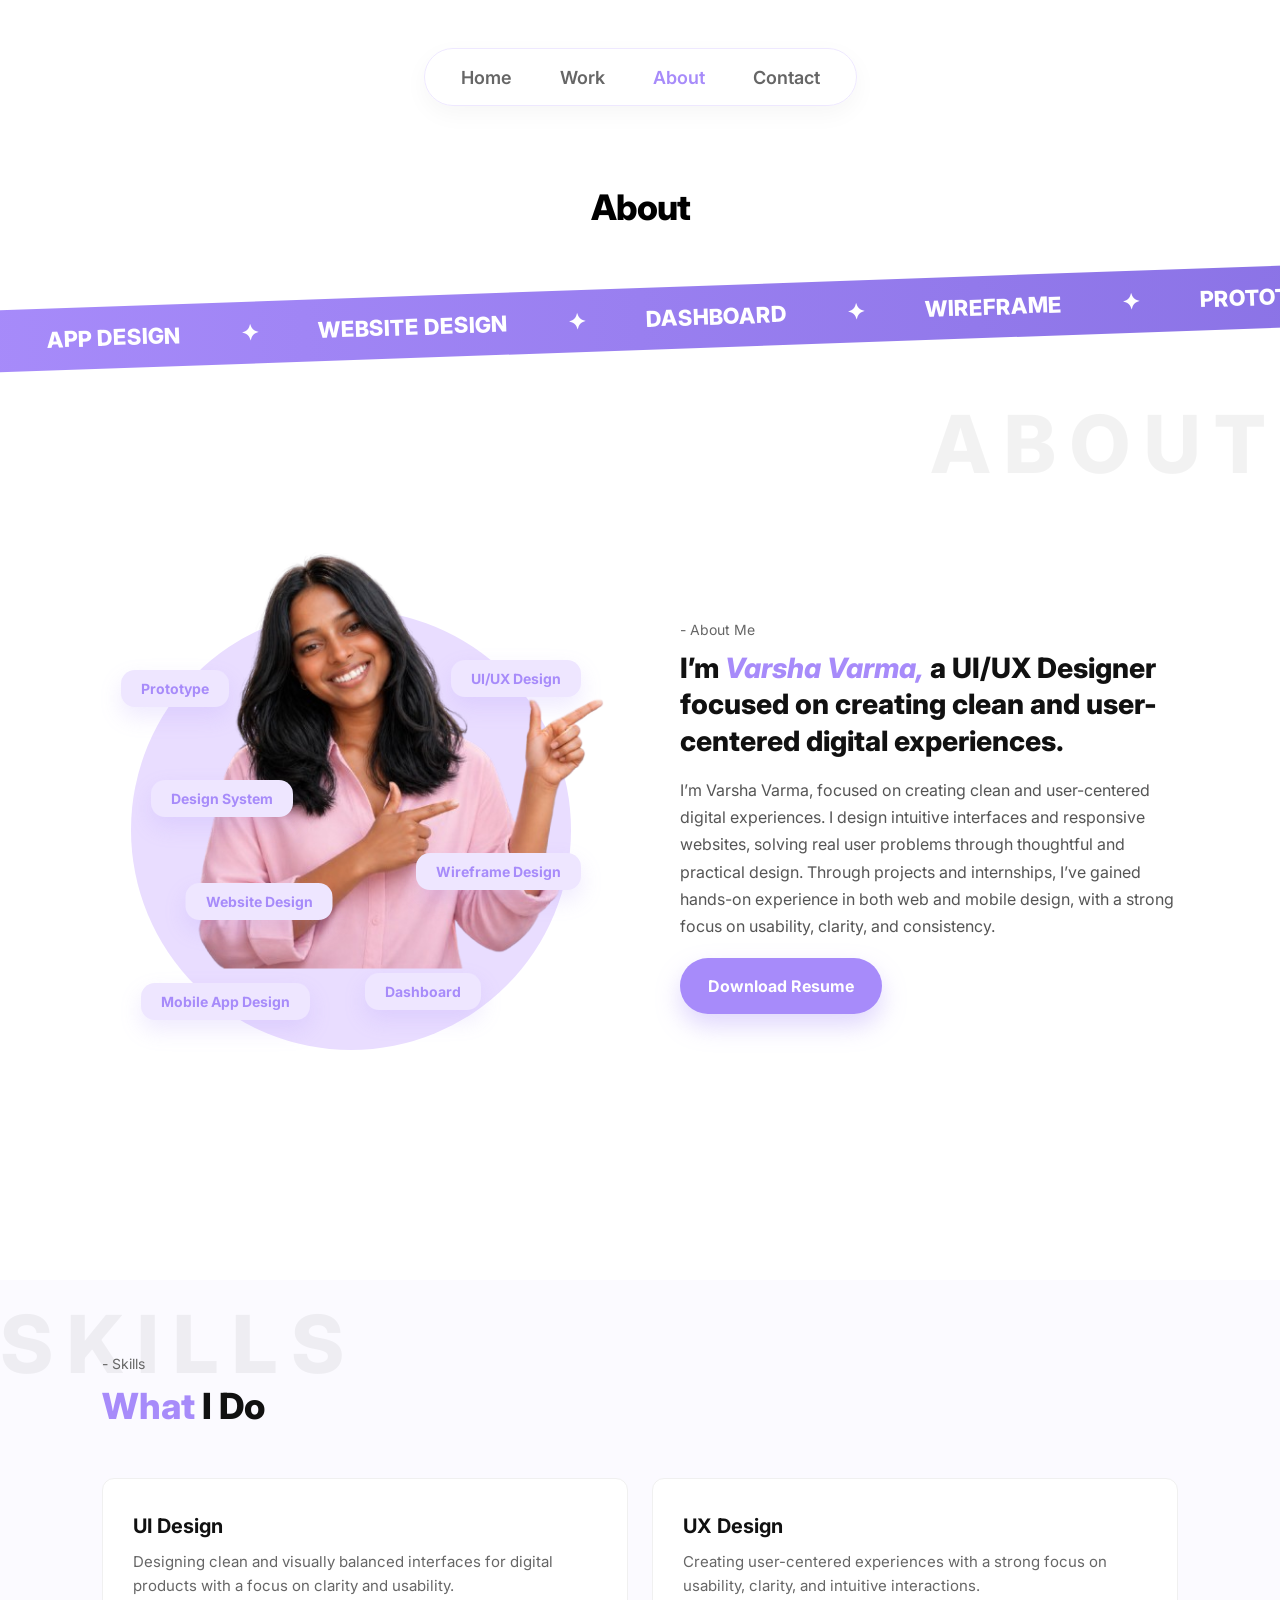
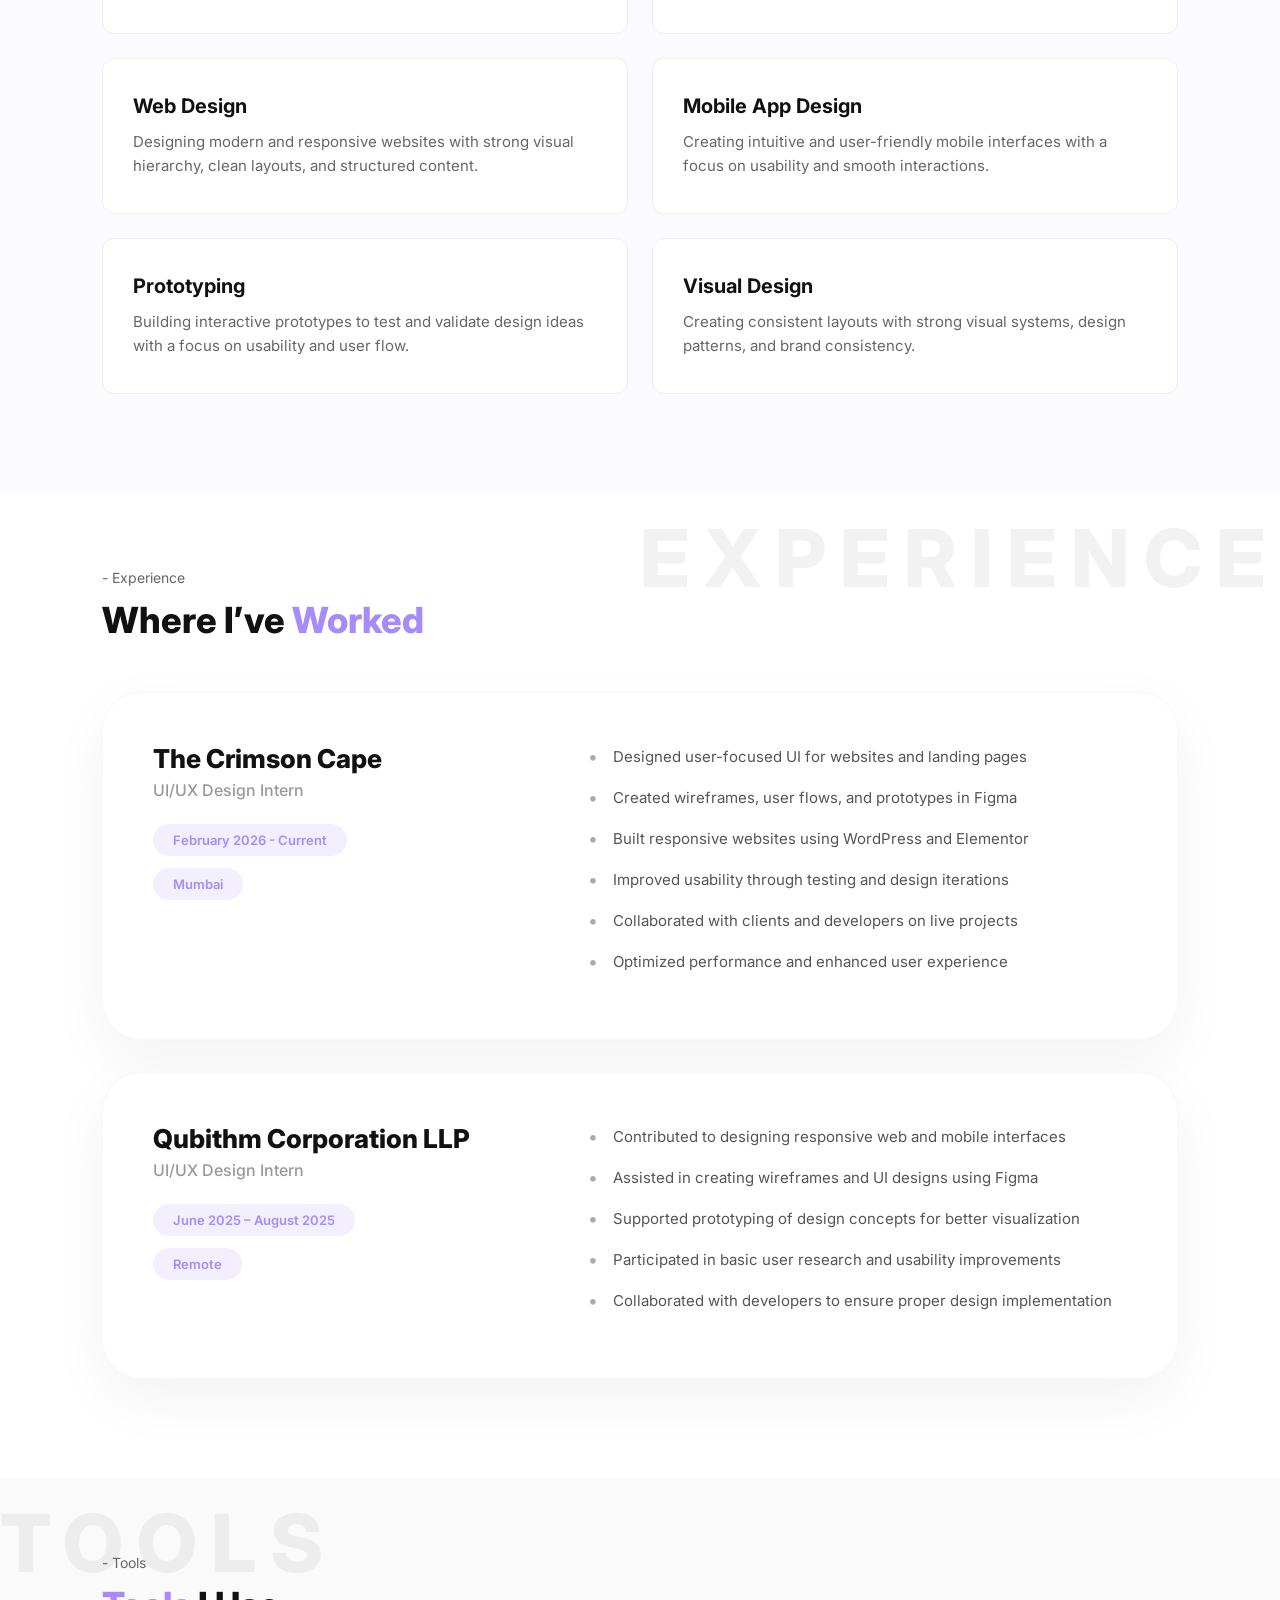
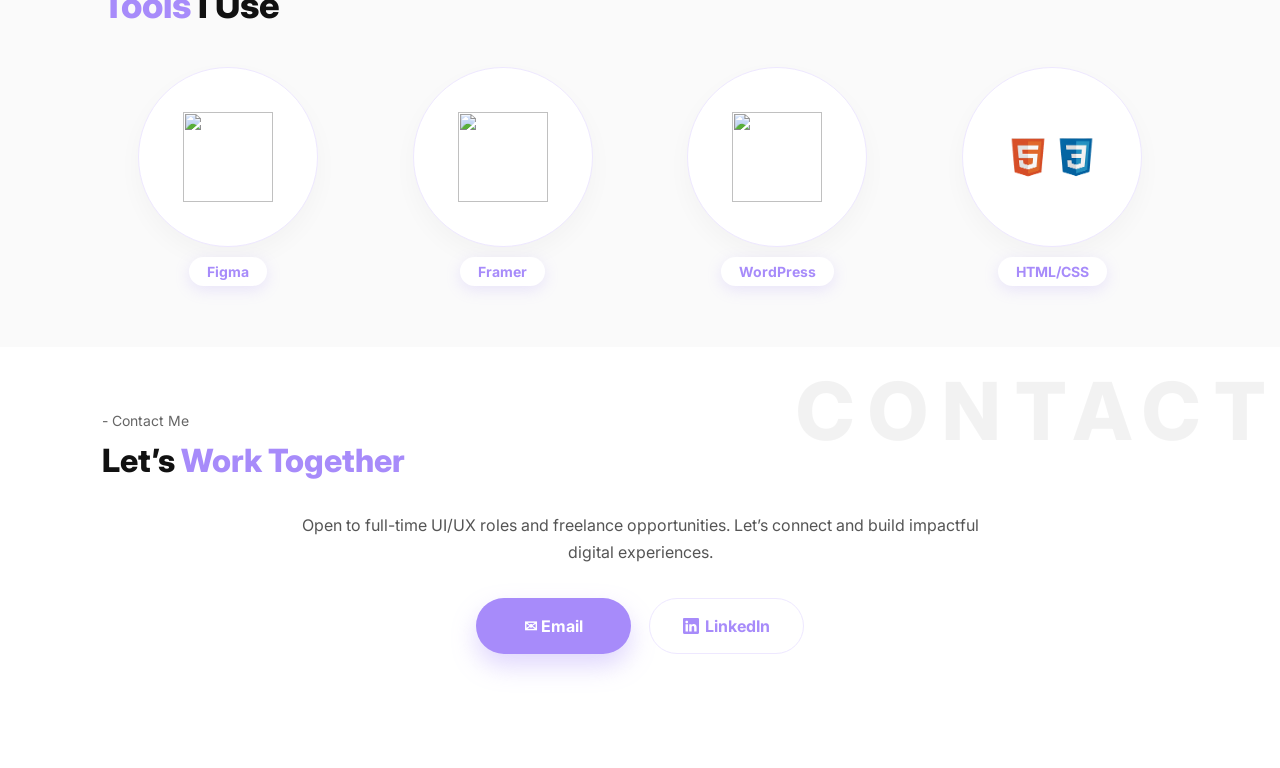
==== templates/about.html @ 1d0c9aa9 "first commit" ====
<!DOCTYPE html>
<html lang="en">

<head>
    <meta charset="UTF-8" />
    <meta name="viewport" content="width=device-width, initial-scale=1.0" />
    <title>About | Varsha Varma</title>

    <link rel="stylesheet" href="../static/css/about.css" />
    <link href="https://fonts.googleapis.com/css2?family=Inter:wght@400;500;600;700;800&display=swap" rel="stylesheet">
</head>

<body>

    <!-- NAVBAR -->
    <nav class="navbar">
        <a href="index.html">Home</a>
        <a href="work.html">Work</a>
        <a href="about.html" class="active">About</a>
        <a href="contact.html">Contact</a>
    </nav>

    <!-- Hero Header Section -->
    <header class="about-title-section">
        <h1 class="main-title">About</h1>

        <!-- Skill Strip -->
        <div class="skill-strip-container">
            <div class="skill-strip">
                <div class="strip-track">
                    <span>✦</span>
                    <span>APP DESIGN</span>
                    <span>✦</span>
                    <span>WEBSITE DESIGN</span>
                    <span>✦</span>
                    <span>DASHBOARD</span>
                    <span>✦</span>
                    <span>WIREFRAME</span>
                    <span>✦</span>
                    <span>PROTOTYPE</span>
                    <!-- Loop repeats for seamless effect -->
                    <span>✦</span>
                    <span>APP DESIGN</span>
                    <span>✦</span>
                    <span>WEBSITE DESIGN</span>
                    <span>✦</span>
                    <span>DASHBOARD</span>
                    <span>✦</span>
                    <span>WIREFRAME</span>
                    <span>✦</span>
                    <span>PROTOTYPE</span>
                </div>
            </div>
        </div>
    </header>

    <!-- ========================= -->
    <!-- ABOUT HERO -->
    <!-- ========================= -->

    <section class="about-hero">

        <h1 class="about-bg-text">ABOUT</h1>

        <!-- LEFT VISUAL -->
        <div class="about-visual">
            <div class="about-circle"></div>
            <img src="../assets/about.png" alt="about">
            <span class="about-pill pill-1">Mobile App Design</span>
            <span class="about-pill pill-2">UI/UX Design</span>
            <span class="about-pill pill-3">Website Design</span>
            <span class="about-pill pill-4">Design System</span>
            <span class="about-pill pill-5">Prototype</span>
            <span class="about-pill pill-6">Dashboard</span>
            <span class="about-pill pill-7">Wireframe Design</span>
        </div>

        <div class="about-right">

            <p class="section-label">- About Me</p>

            <h1>
                I’m <span>Varsha Varma,</span> a UI/UX Designer focused on creating clean and user-centered digital
                experiences.
            </h1>

            <p class="about-desc">
                I’m Varsha Varma, focused on creating clean and user-centered digital experiences. I design intuitive
                interfaces and
                responsive websites, solving real user problems through thoughtful and practical design. Through
                projects and
                internships, I’ve gained hands-on experience in both web and mobile design, with a strong focus on
                usability, clarity,
                and consistency.
            </p>

            <a href="#" class="btn primary">Download Resume</a>

        </div>

    </section>


    <!-- ========================= -->
    <!-- SKILLS -->
    <!-- ========================= -->

    <section class="skills">

        <h1 class="skills-bg-text">SKILLS</h1>

        <p class="section-label">- Skills</p>
        <h2><span>What</span> I Do</h2>

        <div class="skills-grid">

            <div class="skill-card">
                <h3>UI Design</h3>
                <p>Designing clean and visually balanced interfaces for digital products with a focus on clarity and
                    usability.</p>
            </div>

            <div class="skill-card">
                <h3>UX Design</h3>
                <p>Creating user-centered experiences with a strong focus on usability, clarity, and intuitive
                    interactions.</p>
            </div>

            <div class="skill-card">
                <h3>Web Design</h3>
                <p>Designing modern and responsive websites with strong visual hierarchy, clean layouts, and structured
                    content.</p>
            </div>

            <div class="skill-card">
                <h3>Mobile App Design</h3>
                <p>Creating intuitive and user-friendly mobile interfaces with a focus on usability and smooth
                    interactions.</p>
            </div>

            <div class="skill-card">
                <h3>Prototyping</h3>
                <p>Building interactive prototypes to test and validate design ideas with a focus on usability and user
                    flow.</p>
            </div>

            <div class="skill-card">
                <h3>Visual Design</h3>
                <p>Creating consistent layouts with strong visual systems, design patterns, and brand consistency.</p>
            </div>

        </div>

    </section>


    <!-- ========================= -->
    <!-- EXPERIENCE -->
    <!-- ========================= -->

    <section class="experience">
        <h1 class="exp-bg-text">EXPERIENCE</h1>

        <p class="section-label">- Experience</p>
        <div class="exp-head">
            <h2>Where I’ve <span>Worked</span></h2>
        </div>

        <div class="exp-list">
            <!-- Card 1 -->
            <div class="exp-card">
                <div class="exp-card-left">
                    <h3>The Crimson Cape</h3>
                    <span class="role">UI/UX Design Intern</span>
                    <div class="exp-pills">
                        <span>February 2026 - Current</span>
                        <span>Mumbai</span>
                    </div>
                </div>
                <div class="exp-card-right">
                    <ul>
                        <li>Designed user-focused UI for websites and landing pages</li>
                        <li>Created wireframes, user flows, and prototypes in Figma</li>
                        <li>Built responsive websites using WordPress and Elementor</li>
                        <li>Improved usability through testing and design iterations</li>
                        <li>Collaborated with clients and developers on live projects</li>
                        <li>Optimized performance and enhanced user experience</li>
                    </ul>
                </div>
            </div>

            <!-- Card 2 -->
            <div class="exp-card">
                <div class="exp-card-left">
                    <h3>Qubithm Corporation LLP</h3>
                    <span class="role">UI/UX Design Intern</span>
                    <div class="exp-pills">
                        <span>June 2025 – August 2025</span>
                        <span>Remote</span>
                    </div>
                </div>
                <div class="exp-card-right">
                    <ul>
                        <li>Contributed to designing responsive web and mobile interfaces</li>
                        <li>Assisted in creating wireframes and UI designs using Figma</li>
                        <li>Supported prototyping of design concepts for better visualization</li>
                        <li>Participated in basic user research and usability improvements</li>
                        <li>Collaborated with developers to ensure proper design implementation</li>
                    </ul>
                </div>
            </div>
        </div>
    </section>


    <!-- ========================= -->
    <!-- TOOLS -->
    <!-- ========================= -->

    <section class="tools">

        <h1 class="tools-bg-text">TOOLS</h1>

        <div class="tools-content">

            <div class="tools-head">
                <p class="section-label">- Tools</p>
                <h2><span>Tools</span> I Use</h2>
            </div>

            <div class="tools-grid">

                <div class="tool-card">
                    <img src="../assets/figma.png">
                    <h3>Figma</h3>
                </div>

                <div class="tool-card">
                    <img src="../assets/framer.png">
                    <h3>Framer</h3>
                </div>

                <div class="tool-card">
                    <img src="../assets/wordpress.png">
                    <h3>WordPress</h3>
                </div>

                <div class="tool-card">
                    <img src="../assets/CSS.png">
                    <h3>HTML/CSS</h3>
                </div>

            </div>

        </div>

    </section>

    <!-- CONTACT -->
    <section class="contact" id="contact">

        <h1 class="contact-bg-text">CONTACT</h1>

        <!-- ALIGN BLOCK -->
        <div class="contact-head">

            <p class="section-label">- Contact Me</p>

            <h2>Let’s <span>Work Together</span></h2>

        </div>

        <p class="contact-desc">
            Open to full-time UI/UX roles and freelance opportunities. Let’s connect and build impactful digital
            experiences.
        </p>

        <div class="buttons center">
            <a href="mailto:varsha.varma088@gmail.com" class="btn primary">✉ Email</a>
            <a href="https://linkedin.com/in/varsha-varma-270745361/" class="btn outline"><svg
                    xmlns="http://www.w3.org/2000/svg" width="16" height="16" fill="currentColor" viewBox="0 0 16 16"
                    style="margin-right: 6px;">
                    <path
                        d="M0 1.146C0 .513.526 0 1.175 0h13.65C15.474 0 16 .513 16 1.146v13.708c0 .633-.526 1.146-1.175 1.146H1.175C.526 16 0 15.487 0 14.854V1.146zm4.943 12.248V6.169H2.542v7.225h2.401zm-1.2-8.212c.837 0 1.358-.554 1.358-1.248-.015-.709-.52-1.248-1.342-1.248-.822 0-1.359.54-1.359 1.248 0 .694.521 1.248 1.327 1.248h.016zm4.908 8.212V9.359c0-.216.016-.432.08-.586.173-.431.568-.878 1.232-.878.869 0 1.216.662 1.216 1.634v3.865h2.401V9.25c0-2.22-1.184-3.252-2.764-3.252-1.274 0-1.845.7-2.165 1.193v.025h-.016a5.54 5.54 0 0 1 .016-.025V6.169h-2.4c.03.678 0 7.225 0 7.225h2.4z" />
                </svg> LinkedIn</a>
        </div>

    </section>

    <script src="../static/js/about.js"></script>

</body>

</html>
---- static/css/about.css ----
/* ========================= */
/* GLOBAL */
/* ========================= */

* {
    margin: 0;
    padding: 0;
    box-sizing: border-box;
    font-family: "Inter", sans-serif;
}

html {
    scroll-behavior: smooth;
}

body {
    background: #ffffff;
    color: #111;
    overflow-x: hidden;
}


/* ========================= */
/* NAVBAR */
/* ========================= */

.navbar {
    width: fit-content;
    height: 58px;
    margin: 48px auto 0;
    padding: 0 36px;

    display: flex;
    justify-content: center;
    align-items: center;
    gap: 48px;

    border-radius: 50px;
    background: rgba(255, 255, 255, 0.9);
    border: 1px solid #eee8ff;

    box-shadow: 0 8px 25px rgba(0, 0, 0, 0.04);

    font-size: 18px;
    font-weight: 600;

    position: sticky;
    top: 18px;
    z-index: 999;
}

.navbar a {
    text-decoration: none;
    color: #666;
    transition: 0.3s;
}

.navbar a:hover,
.navbar a.active {
    color: #a78bfa;
}


/* ========================= */
/* RESPONSIVE */
/* ========================= */

/* Tablet */
@media (max-width: 900px) {
    .navbar {
        width: 90%;
        height: 52px;
        padding: 0 20px;
        gap: 24px;
        font-size: 15px;
    }
}

/* Mobile */
@media (max-width: 600px) {
    .navbar {
        width: 95%;
        height: 50px;
        padding: 0 16px;
        gap: 16px;
        font-size: 14px;
    }
}


/* Hero Section Container */
.about-title-section {
    padding-top: 40px;
    /* Reduced to move heading up */
    padding-left: 8%;
    padding-right: 8%;
    text-align: center;
    background-color: #fff;
    overflow: visible;
}

/* Bada "About" Heading */
.main-title {
    font-size: 2.2rem;
    font-weight: 800;
    margin-bottom: 50px;
    /* Increased gap between heading and label */
    margin-top: 40px;
    color: #000;
    letter-spacing: -1px;
    position: relative;
    z-index: 5;
}

/* Strip Styling */
.skill-strip-container {
    width: 100%;
    position: relative;
    padding: 10px 0 30px 0;
}

.skill-strip {
    background: linear-gradient(90deg, #a78bfa, #8b73e6);
    /* Matched to home page gradient */
    padding: 18px 0;
    transform: rotate(-2deg);
    /* Matched to home page rotation */
    width: 125%;
    /* Increased for full width coverage */
    margin-left: -12.5%;
    /* Centered alignment for full width */
    display: flex;
    position: relative;
    z-index: 1;
}

.strip-track {
    display: flex;
    gap: 60px;
    white-space: nowrap;
    width: max-content;
    animation: scrollStrip 18s linear infinite;
}

.strip-track span {
    font-size: 22px;
    font-weight: 800;
    color: #fff;
    text-transform: uppercase;
}

/* Infinite Scroll Animation matched to Home */
@keyframes scrollStrip {
    0% {
        transform: translateX(0);
    }

    100% {
        transform: translateX(-50%);
    }
}

/* Mobile Responsive */
@media (max-width: 768px) {
    .main-title {
        font-size: 1.7rem;
        margin-bottom: 16px;
    }

    .strip-content span {
        font-size: 1.2rem;
        padding: 0 25px;
    }
}

/* ========================= */
/* ABOUT HERO */
/* ========================= */

.about-hero {
    position: relative;
    min-height: 100vh;
    padding: 80px 8%;

    display: grid;
    grid-template-columns: 1fr 1fr;
    gap: 80px;

    align-items: center;
    background: #ffffff;
    overflow: visible;
}

/* BACKGROUND TEXT */
.about-bg-text {
    position: absolute;
    top: 15px;
    left: 50%;
    transform: translateX(-50%);
    font-size: 80px;
    font-weight: 800;
    letter-spacing: 14px;
    color: rgba(0, 0, 0, 0.05);
    z-index: 0;
    white-space: nowrap;
    pointer-events: none;
}

/* Specific positioning for hero section */
.about-hero .about-bg-text {
    left: auto;
    right: 0;
    transform: none;
}

/* CONTENT ABOVE BG */

.about-left,
.about-right {
    position: relative;
    z-index: 2;
}

/* ========================= */
/* LEFT IMAGE */
/* ========================= */

/* LEFT VISUAL */
.about-visual {
    width: 460px;
    height: 460px;
    position: relative;
    margin: auto;
}

/* CIRCLE */
.about-circle {
    position: absolute;
    inset: 10px;
    background: #e9ddff;
    border-radius: 50%;
}

/* IMAGE */
.about-visual img {
    position: absolute;
    width: 95%;
    height: 95%;
    object-fit: contain;
    z-index: 2;
    left: 60%;
    top: 34%;
    transform: translate(-50%, -50%);
}

/* ===== PILLS STYLE ===== */
.about-pill {
    position: absolute;
    background: #eee6ff;
    color: #a78bfa;
    padding: 10px 20px;
    border-radius: 14px;
    font-size: 14px;
    font-weight: 700;
    z-index: 6;
    white-space: nowrap;
    box-shadow: 0 10px 22px rgba(167, 139, 250, 0.18);
    transition: 0.3s ease;
}

.about-pill:hover {
    transform: scale(1.05);
    box-shadow: 0 14px 30px rgba(167, 139, 250, 0.28);
}

/* ===== PILLS POSITION — 100% MATCH TO HOME ===== */
.pill-1 {
    left: 20px;
    bottom: 40px;
    animation: float-left 4s ease-in-out infinite;
}

.pill-2 {
    right: 0;
    top: 60px;
    animation: float-right 4s ease-in-out infinite;
}

.pill-3 {
    left: 30%;
    bottom: 140px;
    transform: translateX(-50%);
    animation: float-center 4.5s ease-in-out infinite;
}

.pill-4 {
    left: 30px;
    top: 180px;
    animation: float-left 5s ease-in-out infinite;
}

.pill-5 {
    left: 0;
    top: 70px;
    animation: float-left 4.5s ease-in-out infinite;
}

.pill-6 {
    right: 100px;
    bottom: 50px;
    animation: float-right 5s ease-in-out infinite;
}

.pill-7 {
    right: 0;
    bottom: 170px;
    animation: float-right 4.5s ease-in-out infinite;
}

/* FLOAT ANIMATIONS */
@keyframes float-left {

    0%,
    100% {
        transform: translateY(0);
    }

    50% {
        transform: translateY(-10px);
    }
}

@keyframes float-right {

    0%,
    100% {
        transform: translateY(0);
    }

    50% {
        transform: translateY(-10px);
    }
}

@keyframes float-center {

    0%,
    100% {
        transform: translateX(-50%) translateY(0);
    }

    50% {
        transform: translateX(-50%) translateY(-10px);
    }
}

/* ========================= */
/* RIGHT TEXT */
/* ========================= */

.about-right h1 {
    font-size: 28px;
    /* Reduced font size for better balance */
    font-weight: 800;
    line-height: 1.3;
}

.about-right h1 span {
    color: #a78bfa;
    font-style: italic;
}

.section-label {
    position: relative;
    z-index: 5;
    font-size: 14px;
    color: #666;
    margin-bottom: 12px;
}

.about-desc {
    margin: 18px 0;
    color: #555;
    line-height: 1.7;
    max-width: 500px;
}

.btn {
    min-width: 155px;
    height: 56px;
    padding: 0 28px;
    border-radius: 50px;
    text-decoration: none;
    font-size: 16px;
    font-weight: 700;
    display: inline-flex;
    align-items: center;
    justify-content: center;
    cursor: pointer;
    transition: 0.3s ease;
}

.btn:hover {
    transform: translateY(-3px);
}

.primary {
    background: #a78bfa;
    color: #fff;
    box-shadow: 0 12px 25px rgba(167, 139, 250, 0.35);
}

.outline {
    background: #fff;
    color: #a78bfa;
    border: 1px solid #eee8ff;
}

/* ========================= */
/* RESPONSIVE */
/* ========================= */

/* Tablet */
@media (max-width: 1024px) {
    .about-hero {
        grid-template-columns: 1fr;
        text-align: center;
        gap: 50px;
    }

    .about-right {
        display: flex;
        flex-direction: column;
        align-items: center;
    }

    .about-desc {
        text-align: center;
    }
}

/* Mobile */
@media (max-width: 768px) {
    .about-visual {
        width: 320px;
        height: 320px;
        max-width: 100%;
    }

    .about-pill {
        font-size: 10px;
        padding: 7px 14px;
    }

    .about-bg-text {
        font-size: 40px;
        letter-spacing: 8px;
    }

    .about-right h1 {
        font-size: 32px;
    }
}

/* Small Mobile */
@media (max-width: 480px) {
    .about-bg-text {
        font-size: 30px;
    }
}

/* ========================= */
/* PILL FLOAT ANIMATIONS     */
/* ========================= */

/* Each pill floats continuously with different timing & direction */

.pill-1 {
    animation: floatUpDown 4s ease-in-out infinite;
}

.pill-2 {
    animation: floatUpDown 5s ease-in-out infinite 0.6s;
}

.pill-3 {
    animation: floatSide 4.5s ease-in-out infinite 0.3s;
}

.pill-4 {
    animation: floatSide 5.5s ease-in-out infinite 1s;
}

.pill-5 {
    animation: floatUpDown 4s ease-in-out infinite 1.4s;
}

.pill-6 {
    animation: floatSide 3.8s ease-in-out infinite 0.8s;
}

@keyframes floatUpDown {

    0%,
    100% {
        transform: translateY(0px);
    }

    50% {
        transform: translateY(-10px);
    }
}

@keyframes floatSide {

    0%,
    100% {
        transform: translateX(0px) translateY(0px);
    }

    50% {
        transform: translateX(0px) translateY(-8px);
    }
}

/* pill-5 uses translateX centering so override carefully */
.pill-5 {
    animation: floatCenter 4s ease-in-out infinite 1.4s;
}

@keyframes floatCenter {

    0%,
    100% {
        transform: translateX(-50%) translateY(0px);
    }

    50% {
        transform: translateX(-50%) translateY(-10px);
    }
}

/* Fade-in animation for scroll observer */
.fade {
    opacity: 0;
    transform: translateY(30px);
    transition: opacity 0.7s ease, transform 0.7s ease;
}

.fade.show {
    opacity: 1;
    transform: translateY(0);
}


/* ========================= */
/* SKILLS SECTION */
/* ========================= */

/* ===== SKILLS SECTION ===== */

.skills {
    position: relative;
    padding: 100px 8%;
    background: #fbfaff;
    /* Light & clean background */
    overflow: hidden;
}

/* BACKGROUND TEXT - "SKILLS" */
.skills-bg-text {
    position: absolute;
    top: 15px;
    left: 0;
    font-size: 80px;
    font-weight: 800;
    letter-spacing: 14px;
    color: rgba(0, 0, 0, 0.05);
    z-index: 1;
    pointer-events: none;
    white-space: nowrap;
}

/* SECTION HEADER */
.section-label {
    position: relative;
    z-index: 5;
    font-size: 14px;
    color: #666;
    margin-bottom: 12px;
    /* Standardized tight gap */
    margin-top: -25px;
    /* Pull up to overlap BG text */
}

.skills h2 {
    position: relative;
    z-index: 5;
    font-size: 36px;
    font-weight: 800;
    margin-bottom: 50px;
    color: #111;
}

.skills h2 span {
    color: #a78bfa;
    /* Purple highlight */
}

/* GRID SETUP - 2 COLUMNS AS PER DESIGN */
.skills-grid {
    display: grid;
    grid-template-columns: repeat(2, 1fr);
    gap: 24px;
    position: relative;
    z-index: 2;
}

/* CARD STYLING */
.skill-card {
    background: #ffffff;
    padding: 35px 30px;
    border-radius: 12px;
    border: 1px solid #f0f0f0;
    /* Soft border */
    transition: all 0.3s ease;
    display: flex;
    flex-direction: column;
}

/* HOVER EFFECTS */
.skill-card:hover {
    transform: translateY(-5px);
    box-shadow: 0 15px 35px rgba(0, 0, 0, 0.05);
    border-color: #e9ddff;
}

.skill-card h3 {
    font-size: 20px;
    font-weight: 700;
    color: #111;
    margin-bottom: 12px;
    transition: color 0.3s ease;
}

.skill-card:hover h3 {
    color: #a78bfa;
}

.skill-card p {
    font-size: 15px;
    color: #666;
    /* Balanced text color */
    line-height: 1.6;
}

/* ========================= */
/* RESPONSIVE DESIGN */
/* ========================= */

/* Tablet (Screens up to 1024px) */
@media (max-width: 1024px) {
    .skills {
        padding: 80px 6%;
    }

    .skills-grid {
        grid-template-columns: repeat(2, 1fr);
        /* Maintains 2 columns */
        gap: 20px;
    }

    .skills-bg-text {
        font-size: 80px;
    }
}

/* Mobile (Screens up to 768px) */
@media (max-width: 768px) {
    .skills {
        padding: 60px 5%;
    }

    .skills-grid {
        grid-template-columns: 1fr;
        /* Single column for readability */
        gap: 16px;
    }

    .skills-bg-text {
        font-size: 50px;
        letter-spacing: 8px;
        top: 0;
    }

    .skills h2 {
        font-size: 28px;
        margin-bottom: 30px;
    }

    .skill-card {
        padding: 25px 20px;
    }
}

/* ========================= */
/* EXPERIENCE SECTION */
/* ========================= */

/* ========================= */
/* EXPERIENCE SECTION        */
/* ========================= */

.experience {
    position: relative;
    padding: 100px 8%;
    background: #ffffff;
    overflow: hidden;
}

/* Background text styling */
.exp-bg-text {
    position: absolute;
    top: 15px;
    right: 0;
    /* Moved to right as requested */
    font-size: 80px;
    font-weight: 800;
    letter-spacing: 14px;
    color: rgba(0, 0, 0, 0.05);
    z-index: 1;
    pointer-events: none;
    white-space: nowrap;
}

.exp-head {
    position: relative;
    z-index: 5;
    margin-bottom: 50px;
    /* Removed extra margin-top to avoid overlap with label */
}

.exp-head h2 {
    font-size: 36px;
    font-weight: 800;
}

.exp-head h2 span {
    color: #a78bfa;
}

/* Container for cards */
.exp-list {
    display: flex;
    flex-direction: column;
    gap: 32px;
    position: relative;
    z-index: 2;
}

/* Main Card Styling[cite: 1] */
.exp-card {
    background: #ffffff;
    padding: 50px;
    border-radius: 40px;
    box-shadow: 0 20px 60px rgba(0, 0, 0, 0.05);
    display: flex;
    justify-content: space-between;
    gap: 50px;
    border: 1px solid #f9f9f9;
    transition: 0.35s ease;
}

.exp-card:hover {
    transform: translateY(-10px);
    box-shadow: 0 24px 60px rgba(0, 0, 0, 0.12);
    background: #e7e6eb;
}

/* Left Column Styling */
.exp-card-left {
    flex: 1;
    transition: 0.35s ease;
}

.exp-card:hover .exp-card-left {
    transform: scale(1.03);
}

.exp-card h3 {
    font-size: 26px;
    font-weight: 800;
    color: #111;
    margin-bottom: 6px;
}

.exp-card .role {
    font-size: 16px;
    color: #999;
    font-weight: 500;
    display: block;
    margin-bottom: 24px;
}

/* Pills for Date and Location */
.exp-pills {
    display: flex;
    flex-direction: column;
    align-items: flex-start;
    gap: 12px;
}

.exp-pills span {
    background: #f3efff;
    color: #a78bfa;
    padding: 8px 20px;
    border-radius: 50px;
    font-size: 13px;
    font-weight: 600;
    width: fit-content;
}

/* Right Column Styling (Bullets) */
.exp-card-right {
    flex: 1.4;
}

.exp-card ul {
    list-style: none;
}

.exp-card ul li {
    font-size: 15px;
    color: #555;
    line-height: 1.8;
    margin-bottom: 14px;
    position: relative;
    padding-left: 25px;
}

/* Custom Bullet Point[cite: 1] */
.exp-card ul li::before {
    content: "•";
    color: #aaa;
    position: absolute;
    left: 0;
    font-size: 18px;
    top: -2px;
}

/* ========================= */
/* RESPONSIVE DESIGN         */
/* ========================= */

/* Tablet (Screens below 1024px) */
@media (max-width: 1024px) {
    .exp-card {
        flex-direction: column;
        /* Stack details vertically */
        padding: 40px;
        gap: 30px;
    }
}

/* Mobile (Screens below 768px) */
@media (max-width: 768px) {
    .experience {
        padding: 60px 5%;
    }

    .exp-bg-text {
        font-size: 50px;
        top: 0;
    }

    .exp-head h2 {
        font-size: 28px;
    }

    .exp-card {
        padding: 25px;
    }

    .exp-card h3 {
        font-size: 22px;
    }
}

/* ========================= */
/* TOOLS SECTION */
/* ========================= */

.tools {
    position: relative;
    padding: 100px 8%;
    /* Increased to match other sections */
    background: #fafafa;
    overflow: hidden;
}

/* BACKGROUND TEXT */
.tools-bg-text {
    position: absolute;
    top: 15px;
    left: 0;
    font-size: 80px;
    font-weight: 800;
    letter-spacing: 14px;
    color: rgba(0, 0, 0, 0.05);
    z-index: 1;
    pointer-events: none;
    white-space: nowrap;
}

/* CONTENT */
.tools-content {
    position: relative;
    z-index: 2;
}

/* HEADER */
.tools-head {
    margin-bottom: 40px;
    /* Removed extra margin-top to avoid overlap with label */
    position: relative;
    z-index: 5;
}

.tools-head h2 {
    font-size: 36px;
    font-weight: 800;
}

.tools-head h2 span {
    color: #a78bfa;
}

/* ========================= */
/* GRID */
/* ========================= */

.tools-grid {
    display: grid;
    grid-template-columns: repeat(4, 1fr);
    column-gap: 24px;
    row-gap: 50px;
}

/* CARD */
.tool-card {
    background: #ffffff;
    padding: 30px;
    border-radius: 50%;
    aspect-ratio: 1 / 1;
    width: 100%;
    max-width: 180px;
    margin: 0 auto;
    position: relative;
    display: flex;
    flex-direction: column;
    align-items: center;
    justify-content: center;
    text-align: center;
    border: 1px solid #eee8ff;
    transition: 0.3s ease;
    cursor: pointer;
    box-shadow: 0 10px 25px rgba(0, 0, 0, 0.03);
}

.tool-card:hover {
    transform: translateY(-6px);
    box-shadow: 0 18px 40px rgba(0, 0, 0, 0.08);
}

/* ICON */
.tool-card img {
    width: 90px;
    height: 90px;
    object-fit: contain;
    transition: transform 0.3s ease;
}

.tool-card:hover img {
    transform: scale(1.1);
}

/* TEXT - Customized Hover Tooltip */
.tool-card h3 {
    position: absolute;
    bottom: -40px;
    /* Positioned outside the circle */
    left: 0;
    right: 0;
    width: max-content;
    margin: 0 auto;
    font-size: 14px;
    font-weight: 700;
    color: #a78bfa;
    opacity: 0;
    transition: all 0.3s ease;
    pointer-events: none;
    background: rgba(255, 255, 255, 1);
    padding: 6px 18px;
    border-radius: 20px;
    box-shadow: 0 4px 15px rgba(167, 139, 250, 0.2);
    white-space: nowrap;
}

.tool-card:hover h3 {
    opacity: 1;
}

/* ========================= */
/* RESPONSIVE */
/* ========================= */

/* Tablet */
@media (max-width: 1024px) {
    .tools-grid {
        grid-template-columns: repeat(2, 1fr);
    }
}

/* Mobile */
@media (max-width: 600px) {
    .tools {
        padding: 60px 6%;
    }

    .tools-bg-text {
        font-size: 40px;
        letter-spacing: 8px;
    }

    .tools-head h2 {
        font-size: 28px;
    }

    .tools-grid {
        grid-template-columns: 1fr;
        row-gap: 50px;
    }
}

/* Small Mobile */
@media (max-width: 480px) {
    .tools-bg-text {
        font-size: 30px;
    }
}

/* ========================= */
/* CONTACT SECTION */
/* ========================= */

.contact {
    padding: 100px 8% 80px;
    background: #ffffff;
    position: relative;
    text-align: left;
    overflow: hidden;
}

/* BACKGROUND TEXT */
.contact-bg-text {
    position: absolute;
    top: 15px;
    right: 0;
    font-size: 80px;
    letter-spacing: 14px;
    color: rgba(0, 0, 0, 0.05);
    font-weight: 800;
    pointer-events: none;
    white-space: nowrap;
}

/* HEADING BLOCK — left aligned */
.contact-head {
    max-width: 100%;
    margin: 0;
    text-align: left;
    margin-top: -35px;
    position: relative;
    z-index: 2;
}

.contact-head .section-label {
    margin-bottom: 12px;
}

.contact h2 {
    font-size: 32px;
    font-weight: 800;
    color: #111;
    margin-bottom: 32px;
}

.contact h2 span {
    color: #a78bfa;
}

/* DESCRIPTION — centered */
.contact-desc {
    max-width: 720px;
    margin: 20px auto 32px;
    color: #555;
    line-height: 1.7;
    text-align: center;
}

/* BUTTONS — centered */
.contact .buttons {
    display: flex;
    justify-content: center;
    gap: 18px;
    margin-bottom: 34px;
}

/* LINKS — centered */
.contact-links {
    display: flex;
    justify-content: center;
    gap: 35px;
    font-size: 14px;
    color: #111;
}

/* ========================= */
/* RESPONSIVE */
/* ========================= */

@media (max-width: 768px) {
    .contact-head {
        text-align: center;
    }

    .contact h2 {
        font-size: 28px;
    }

    .contact-links {
        flex-direction: column;
        align-items: center;
        gap: 10px;
    }
}

@media (max-width: 600px) {
    .contact {
        padding: 60px 6%;
    }

    .contact-bg-text {
        font-size: 40px;
        letter-spacing: 8px;
    }
}

@media (max-width: 480px) {
    .contact-bg-text {
        font-size: 30px;
    }
}
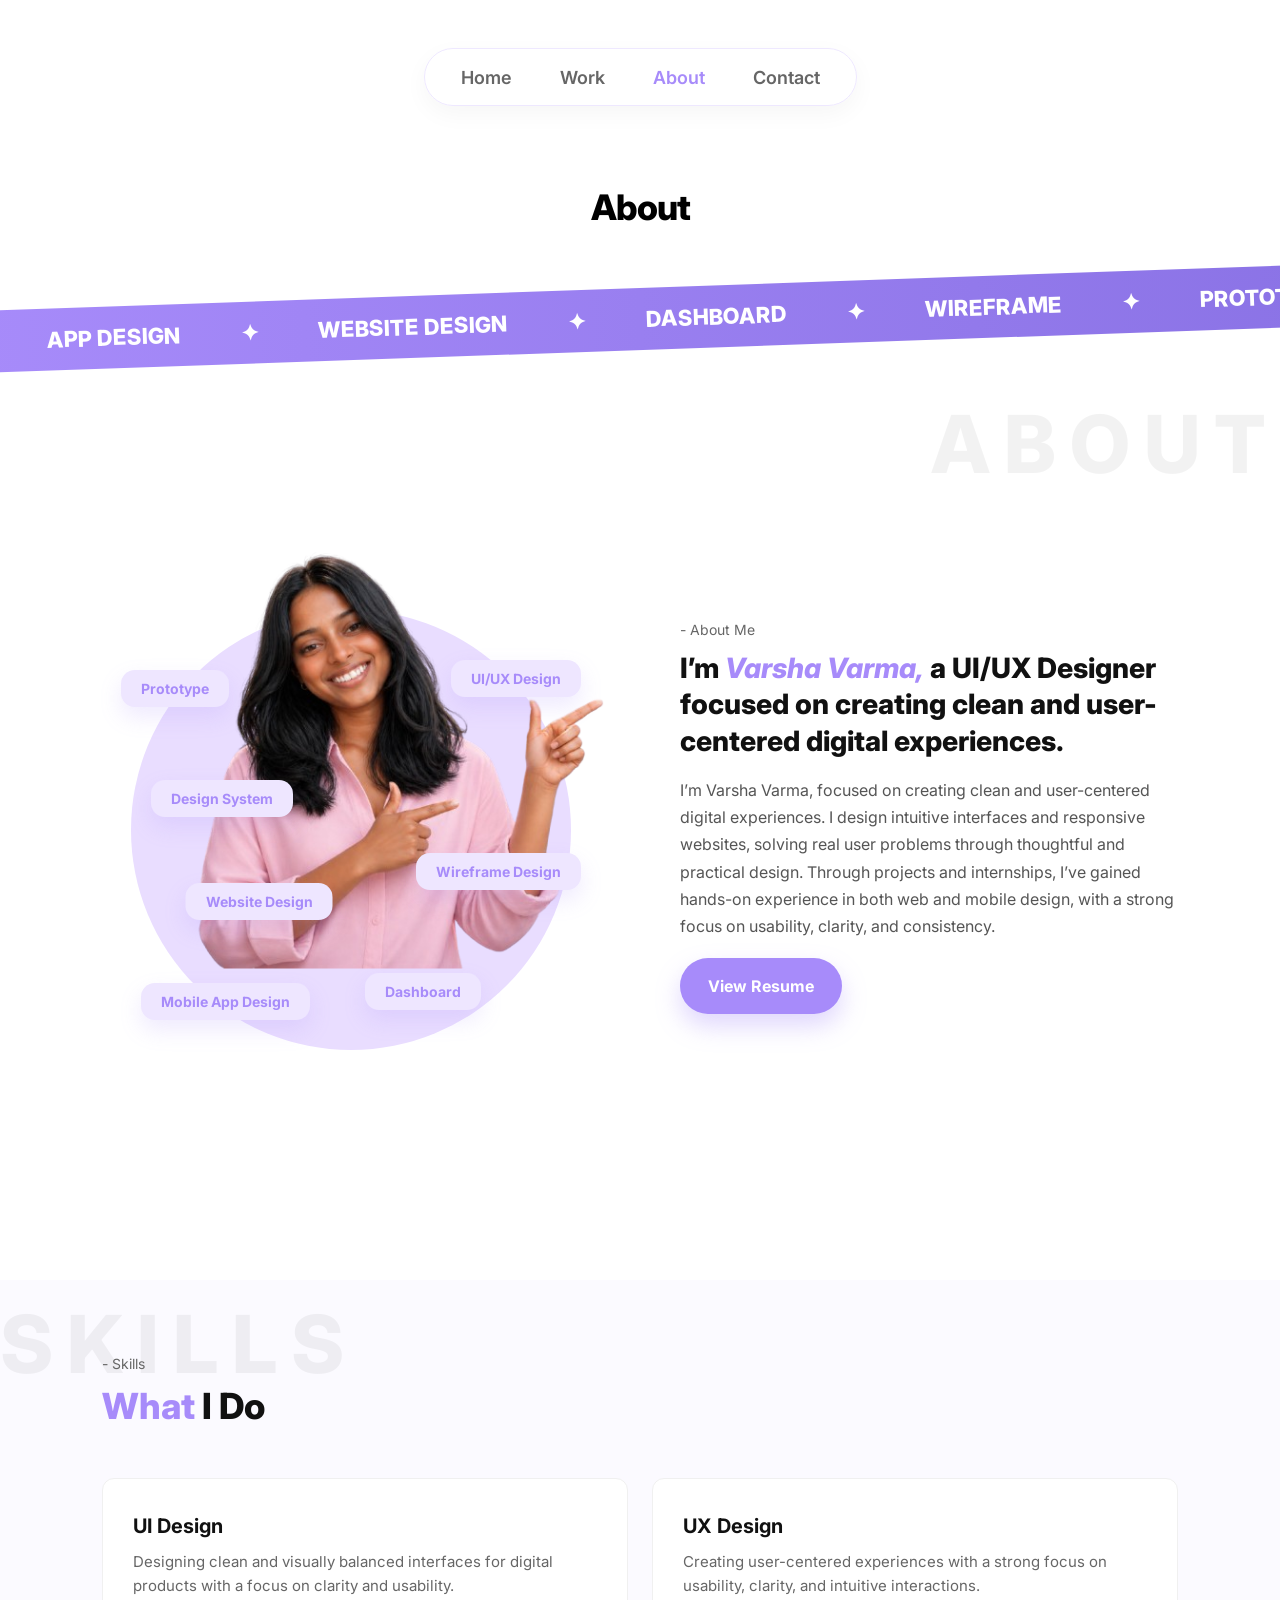
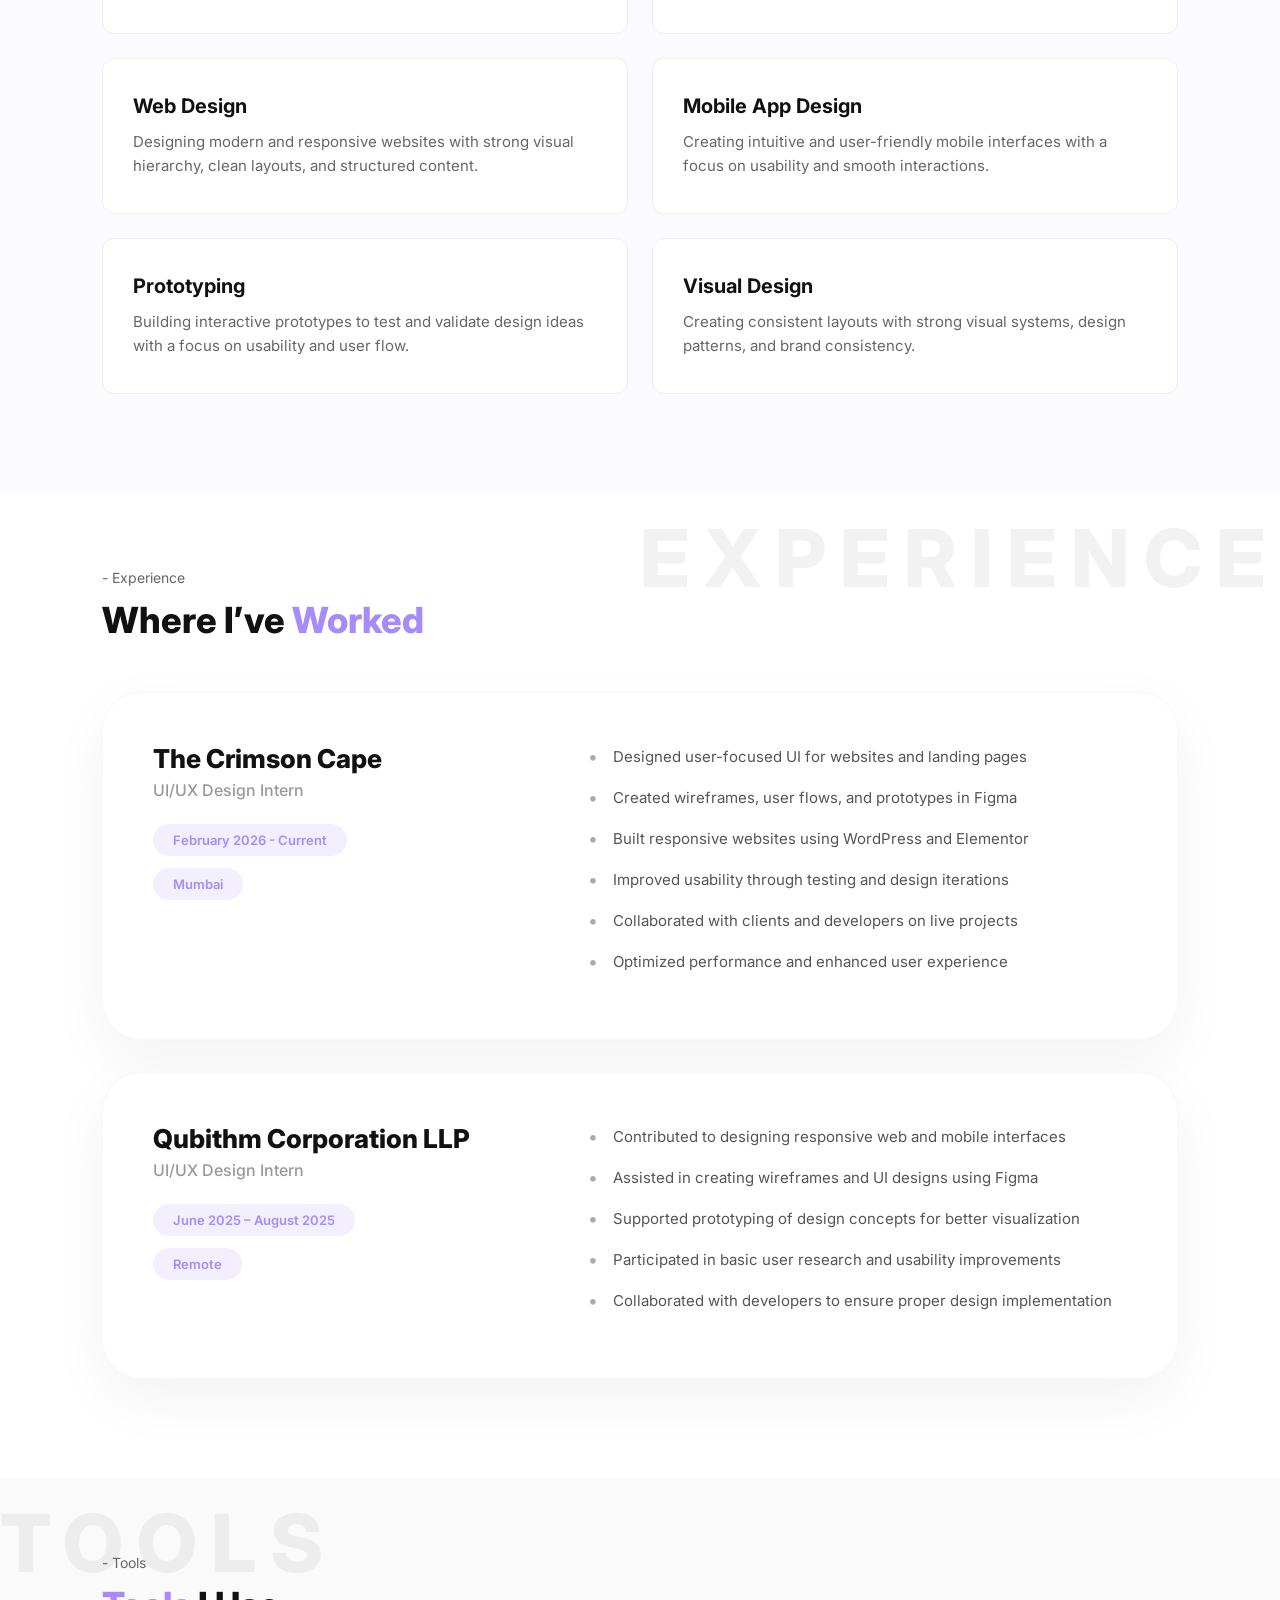
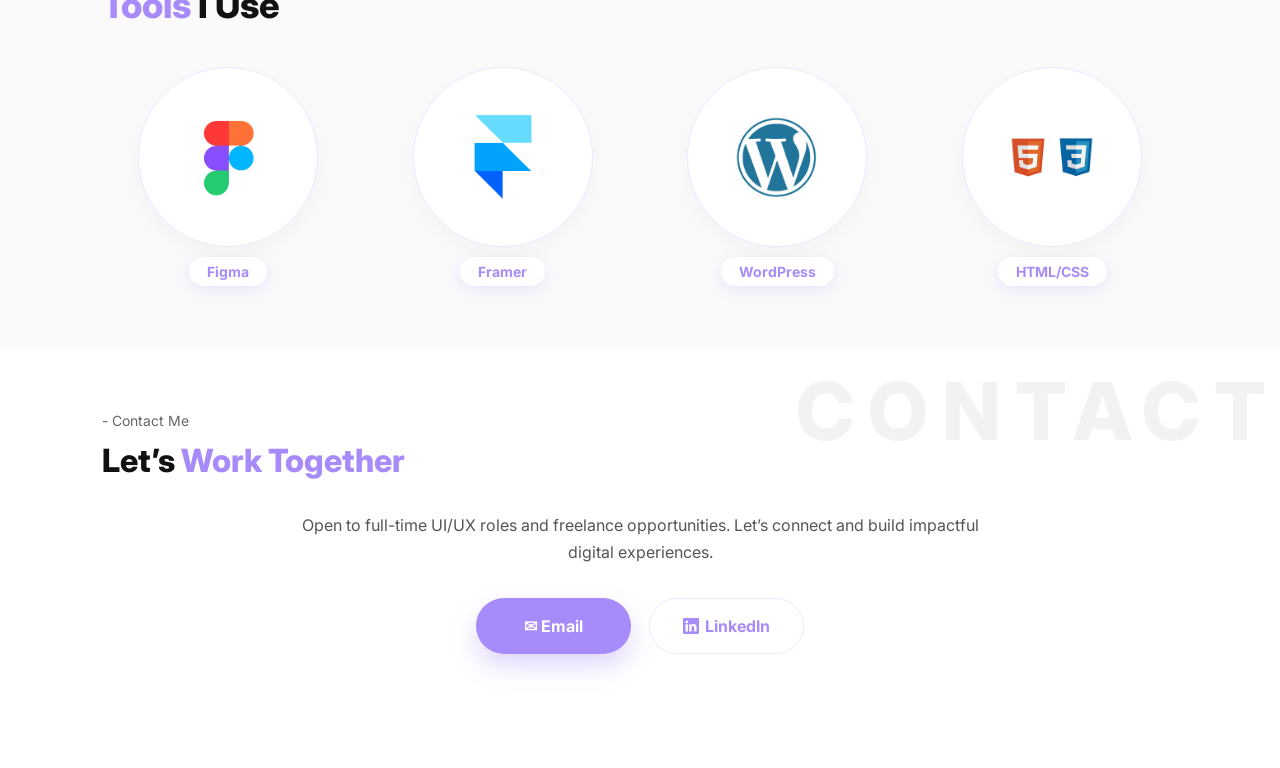
==== commit 606791ee: "update project" ====
--- a/templates/about.html
+++ b/templates/about.html
@@ -14,7 +14,7 @@
 
     <!-- NAVBAR -->
     <nav class="navbar">
-        <a href="index.html">Home</a>
+        <a href="../index.html">Home</a>
         <a href="work.html">Work</a>
         <a href="about.html" class="active">About</a>
         <a href="contact.html">Contact</a>
@@ -94,7 +94,8 @@
                 and consistency.
             </p>
 
-            <a href="#" class="btn primary">Download Resume</a>
+            <a href="https://drive.google.com/file/d/1a3AbwtpJG_xcRkU3wi5Ro9aWc0rn7cvp/view?usp=sharing"
+                class="btn primary">View Resume</a>
 
         </div>
 
@@ -231,17 +232,17 @@
             <div class="tools-grid">
 
                 <div class="tool-card">
-                    <img src="../assets/figma.png">
+                    <img src="../assets/Figma.png">
                     <h3>Figma</h3>
                 </div>
 
                 <div class="tool-card">
-                    <img src="../assets/framer.png">
+                    <img src="../assets/Framer.png">
                     <h3>Framer</h3>
                 </div>
 
                 <div class="tool-card">
-                    <img src="../assets/wordpress.png">
+                    <img src="../assets/WordPress.png">
                     <h3>WordPress</h3>
                 </div>
 
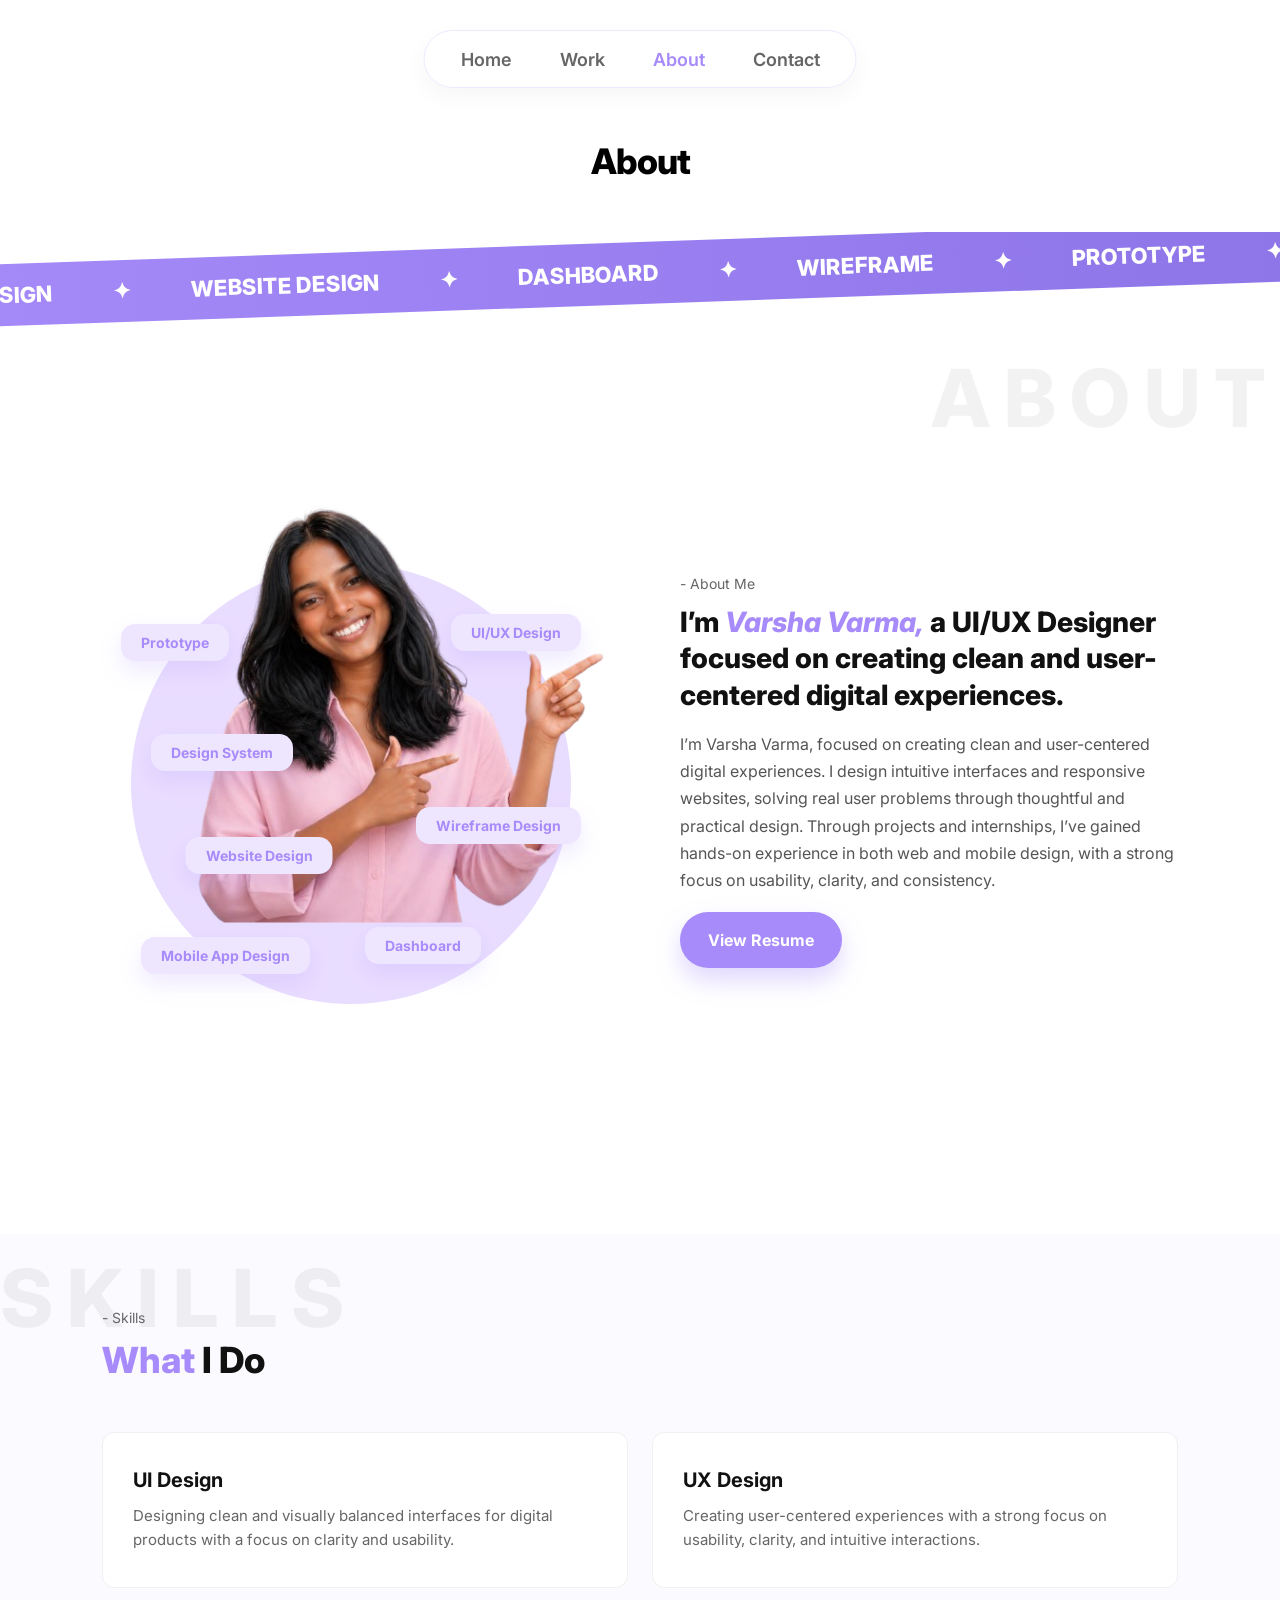
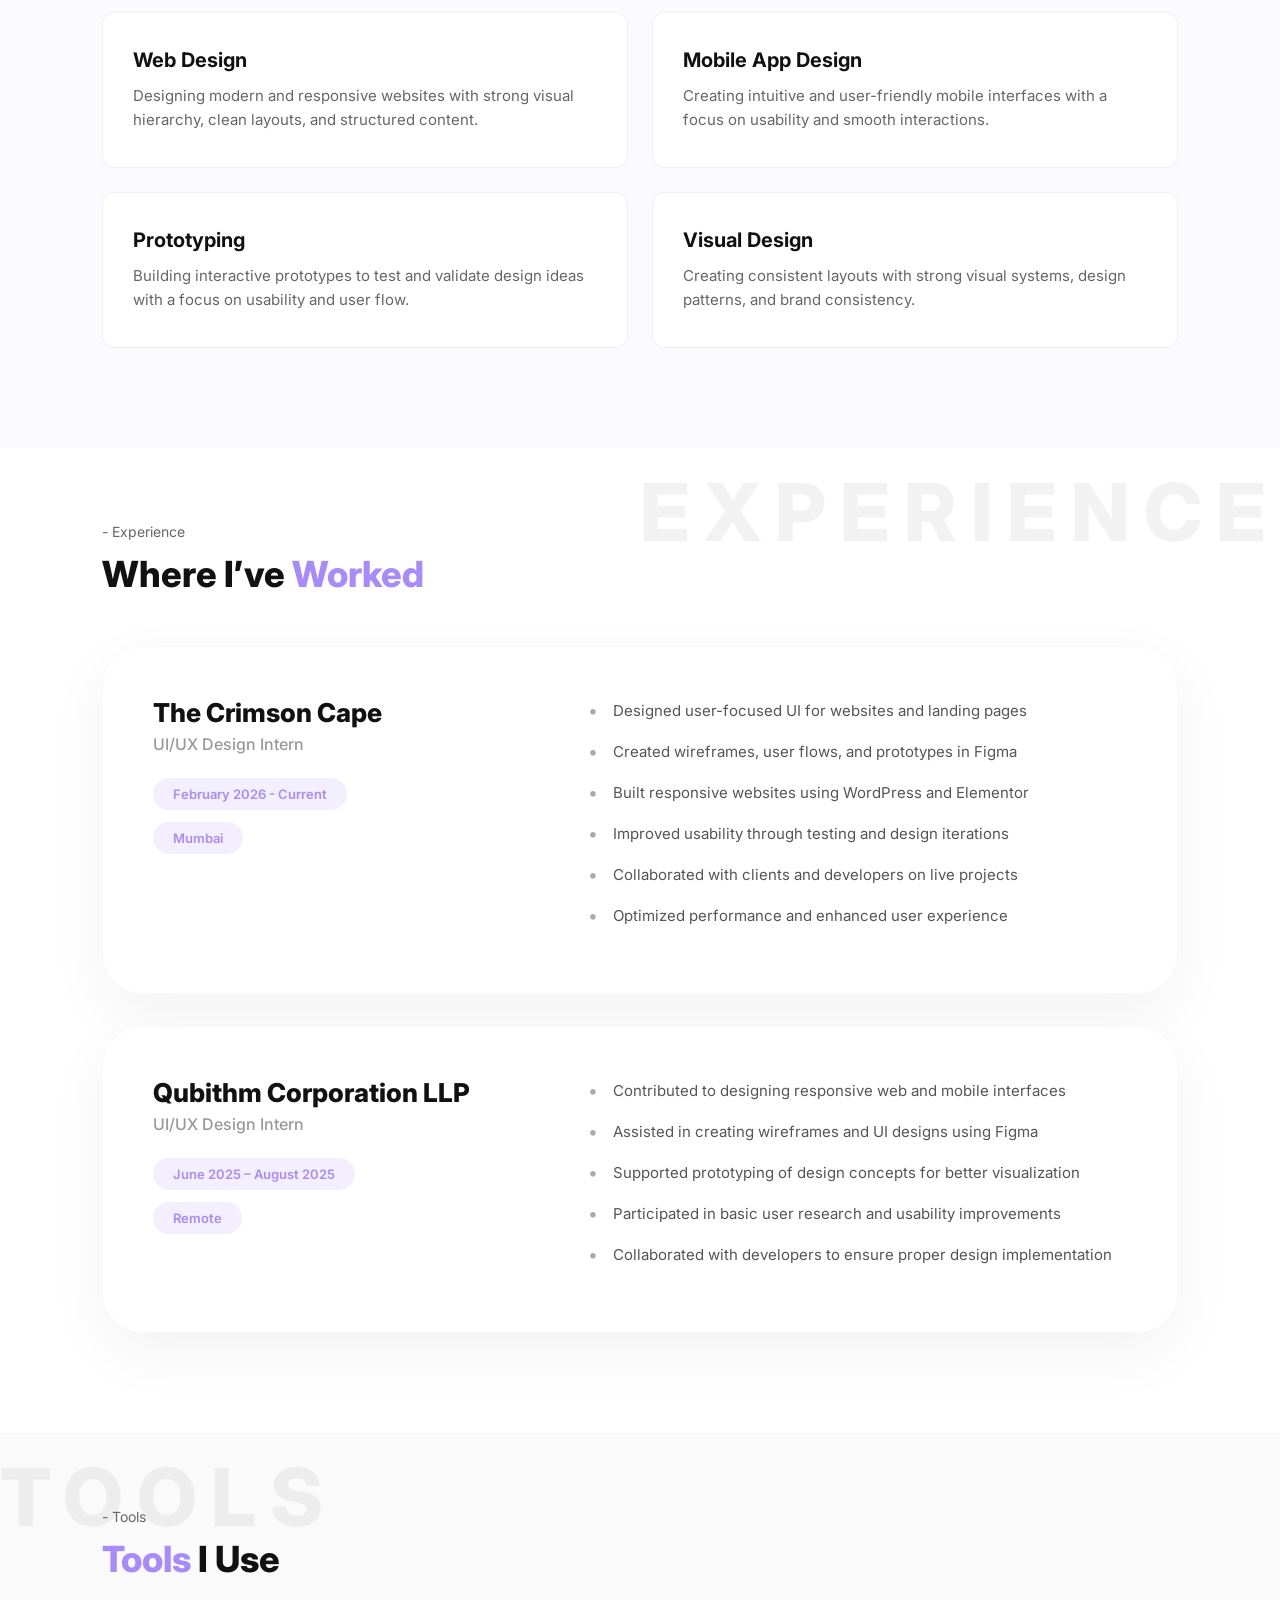
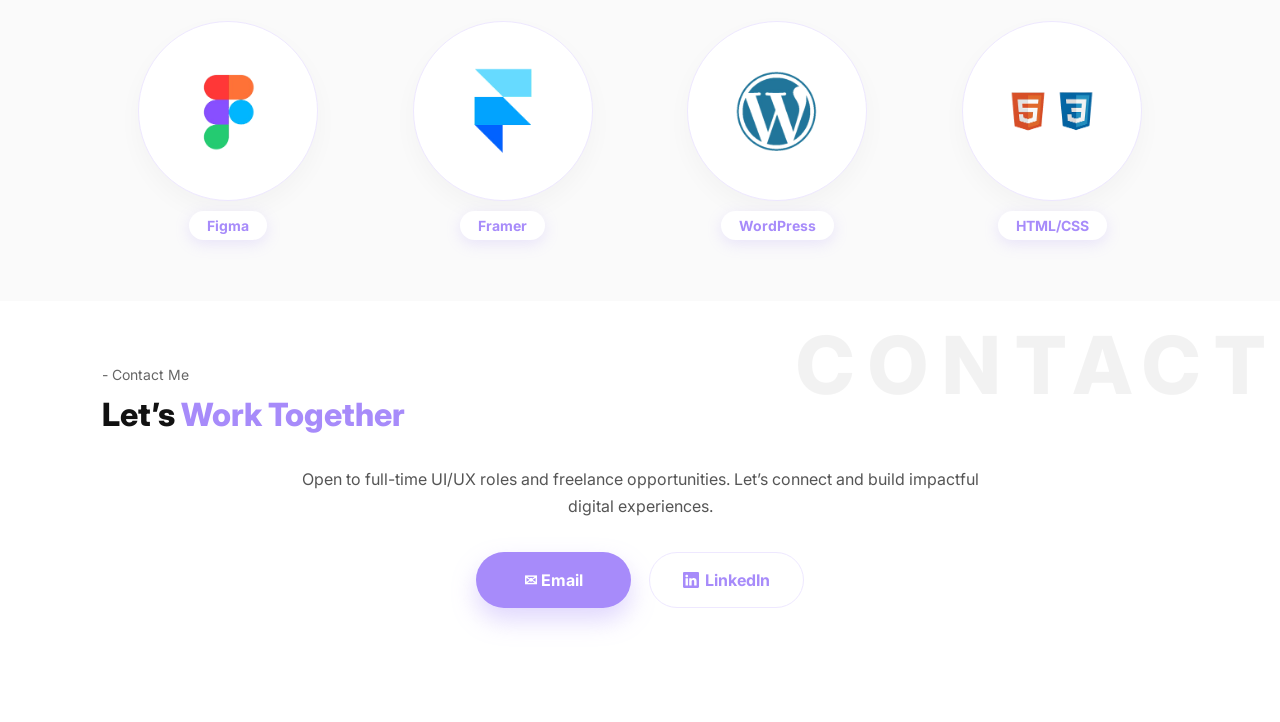
==== commit bcb3374f: "adding update on html and css for navbar and label" ====
--- a/templates/about.html
+++ b/templates/about.html
@@ -6,7 +6,8 @@
     <meta name="viewport" content="width=device-width, initial-scale=1.0" />
     <title>About | Varsha Varma</title>
 
-    <link rel="stylesheet" href="../static/css/about.css" />
+    <link rel="stylesheet" href="../static/css/about.css?v=2" />
+    <link rel="stylesheet" href="../static/css/navbar.css?v=2" />
     <link href="https://fonts.googleapis.com/css2?family=Inter:wght@400;500;600;700;800&display=swap" rel="stylesheet">
 </head>
 
--- a/static/css/about.css
+++ b/static/css/about.css
@@ -9,91 +9,36 @@
     font-family: "Inter", sans-serif;
 }
 
-html {
+html,
+body {
+    width: 100%;
+    margin: 0;
+    padding: 0;
+    overflow-x: hidden;
     scroll-behavior: smooth;
-}
-
-body {
     background: #ffffff;
     color: #111;
-    overflow-x: hidden;
-}
-
-
-/* ========================= */
-/* NAVBAR */
-/* ========================= */
-
-.navbar {
-    width: fit-content;
-    height: 58px;
-    margin: 48px auto 0;
-    padding: 0 36px;
-
-    display: flex;
-    justify-content: center;
-    align-items: center;
-    gap: 48px;
-
-    border-radius: 50px;
-    background: rgba(255, 255, 255, 0.9);
-    border: 1px solid #eee8ff;
-
-    box-shadow: 0 8px 25px rgba(0, 0, 0, 0.04);
-
-    font-size: 18px;
-    font-weight: 600;
-
-    position: sticky;
-    top: 18px;
-    z-index: 999;
-}
-
-.navbar a {
-    text-decoration: none;
-    color: #666;
-    transition: 0.3s;
-}
-
-.navbar a:hover,
-.navbar a.active {
-    color: #a78bfa;
-}
+}
+
+
+
 
 
 /* ========================= */
 /* RESPONSIVE */
 /* ========================= */
 
-/* Tablet */
+/* Tablet & Mobile */
 @media (max-width: 900px) {
-    .navbar {
-        width: 90%;
-        height: 52px;
-        padding: 0 20px;
-        gap: 24px;
-        font-size: 15px;
-    }
-}
-
-/* Mobile */
-@media (max-width: 600px) {
-    .navbar {
-        width: 95%;
-        height: 50px;
-        padding: 0 16px;
-        gap: 16px;
-        font-size: 14px;
+    .about-title-section {
+        padding-top: 100px;
     }
 }
 
 
 /* Hero Section Container */
 .about-title-section {
-    padding-top: 40px;
-    /* Reduced to move heading up */
-    padding-left: 8%;
-    padding-right: 8%;
+    padding-top: 100px;
     text-align: center;
     background-color: #fff;
     overflow: visible;
@@ -104,8 +49,9 @@
     font-size: 2.2rem;
     font-weight: 800;
     margin-bottom: 50px;
-    /* Increased gap between heading and label */
     margin-top: 40px;
+    padding-left: 8%;
+    padding-right: 8%;
     color: #000;
     letter-spacing: -1px;
     position: relative;
@@ -117,6 +63,7 @@
     width: 100%;
     position: relative;
     padding: 10px 0 30px 0;
+    overflow: hidden;
 }
 
 .skill-strip {
--- a/static/css/navbar.css
+++ b/static/css/navbar.css
@@ -0,0 +1,64 @@
+/* ==========================================================================
+   SHARED PREMIUM NAVBAR STYLES (COMMON FOR ALL PAGES)
+   ========================================================================== */
+
+.navbar {
+  width: fit-content;
+  height: 58px;
+  margin: 0 auto;
+  padding: 0 36px;
+  display: flex;
+  justify-content: center;
+  align-items: center;
+  gap: 48px;
+  border-radius: 50px;
+  background: rgba(255, 255, 255, 0.95);
+  border: 1px solid #eee8ff;
+  box-shadow: 0 8px 25px rgba(0, 0, 0, 0.04);
+  font-size: 18px;
+  font-weight: 600;
+  position: fixed;
+  top: 30px;
+  left: 50%;
+  transform: translateX(-50%);
+  z-index: 999;
+  transition: all 0.3s ease;
+}
+
+.navbar a {
+  text-decoration: none;
+  color: #666;
+  transition: color 0.3s ease;
+}
+
+.navbar a:hover,
+.navbar a.active {
+  color: #a78bfa;
+}
+
+/* ==========================================================================
+   RESPONSIVE NAVBAR FOR TABLET & MOBILE VIEWS
+   ========================================================================== */
+
+@media (max-width: 900px) {
+  .navbar {
+    position: fixed !important;
+    top: 30px !important;
+    left: 50% !important;
+    transform: translateX(-50%) !important;
+    margin: 0 auto !important;
+    width: 90% !important;
+    height: 52px !important;
+    gap: 22px !important;
+    font-size: 15px !important;
+    padding: 0 18px !important;
+    background: rgba(255, 255, 255, 0.95) !important;
+    display: flex !important;
+    justify-content: center !important;
+    align-items: center !important;
+    border-radius: 50px !important;
+    border: 1px solid #eee8ff !important;
+    box-shadow: 0 8px 25px rgba(0, 0, 0, 0.04) !important;
+    z-index: 9999 !important;
+  }
+}
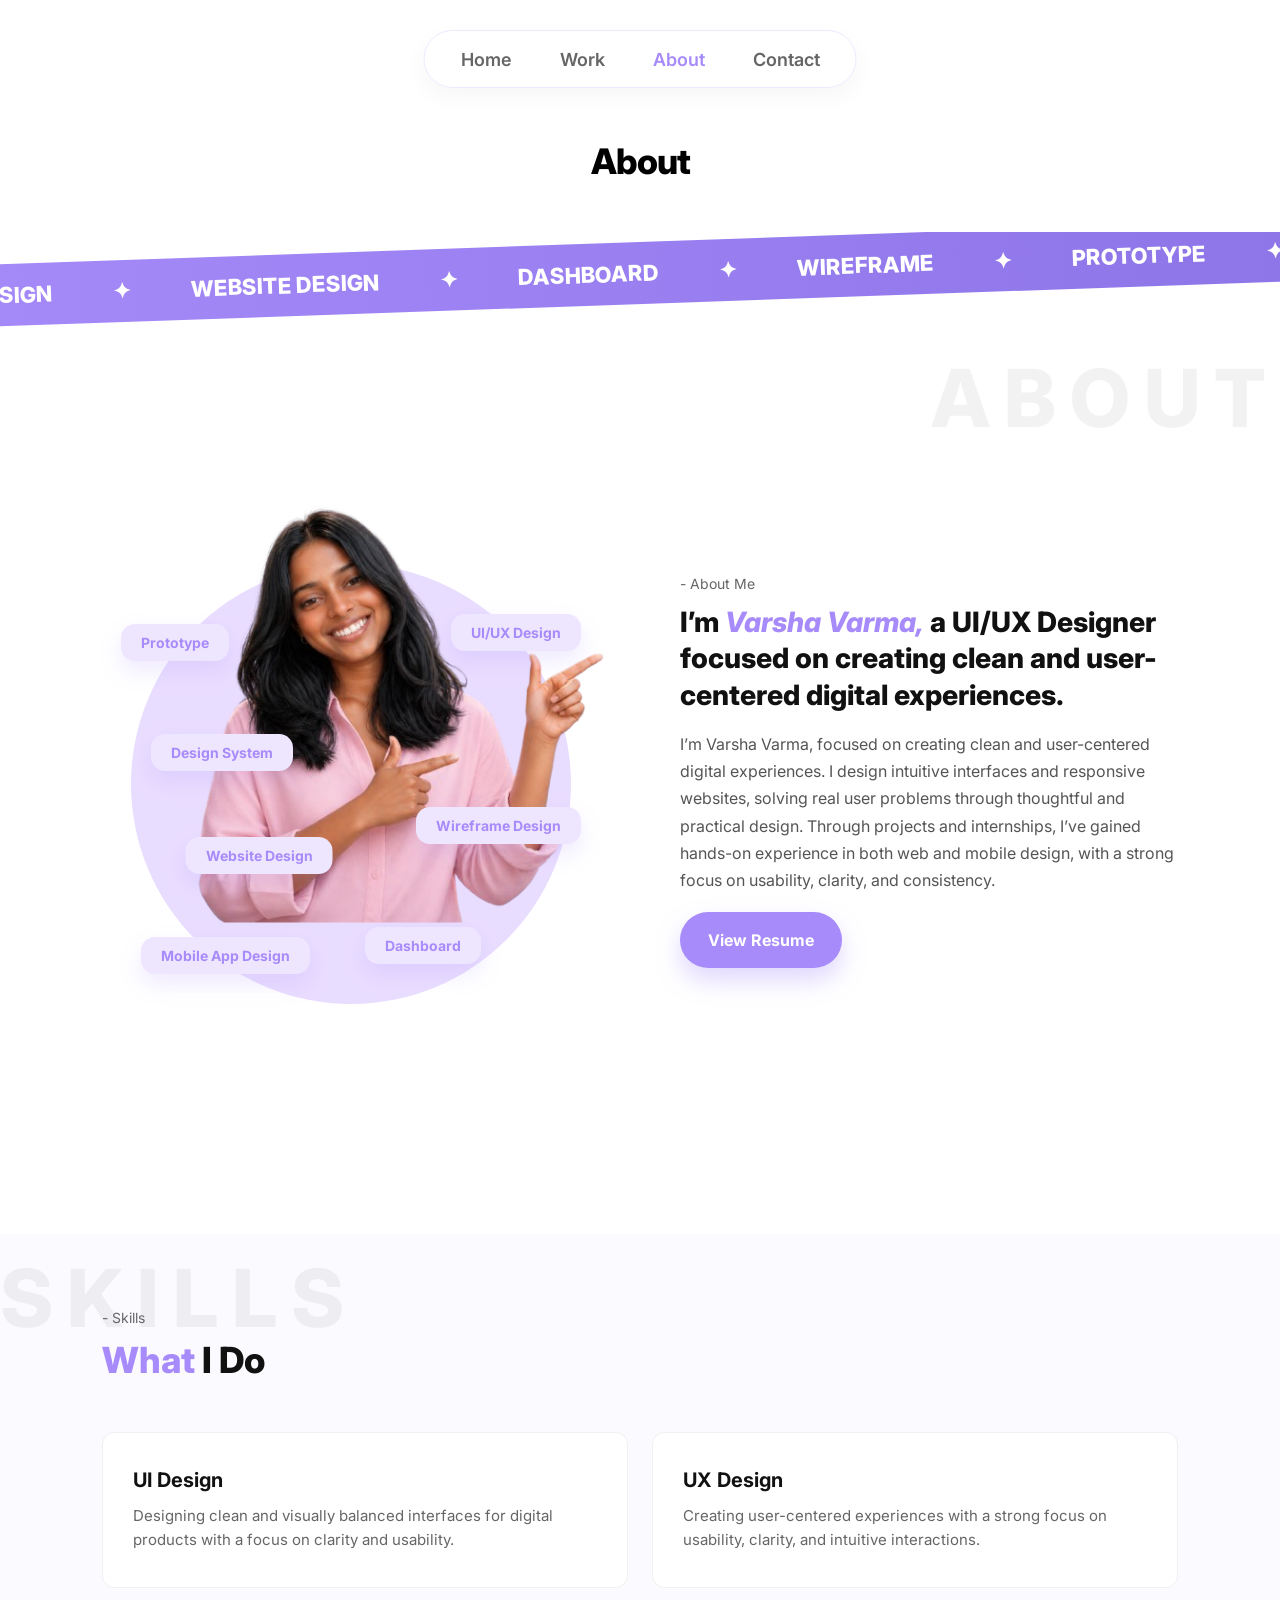
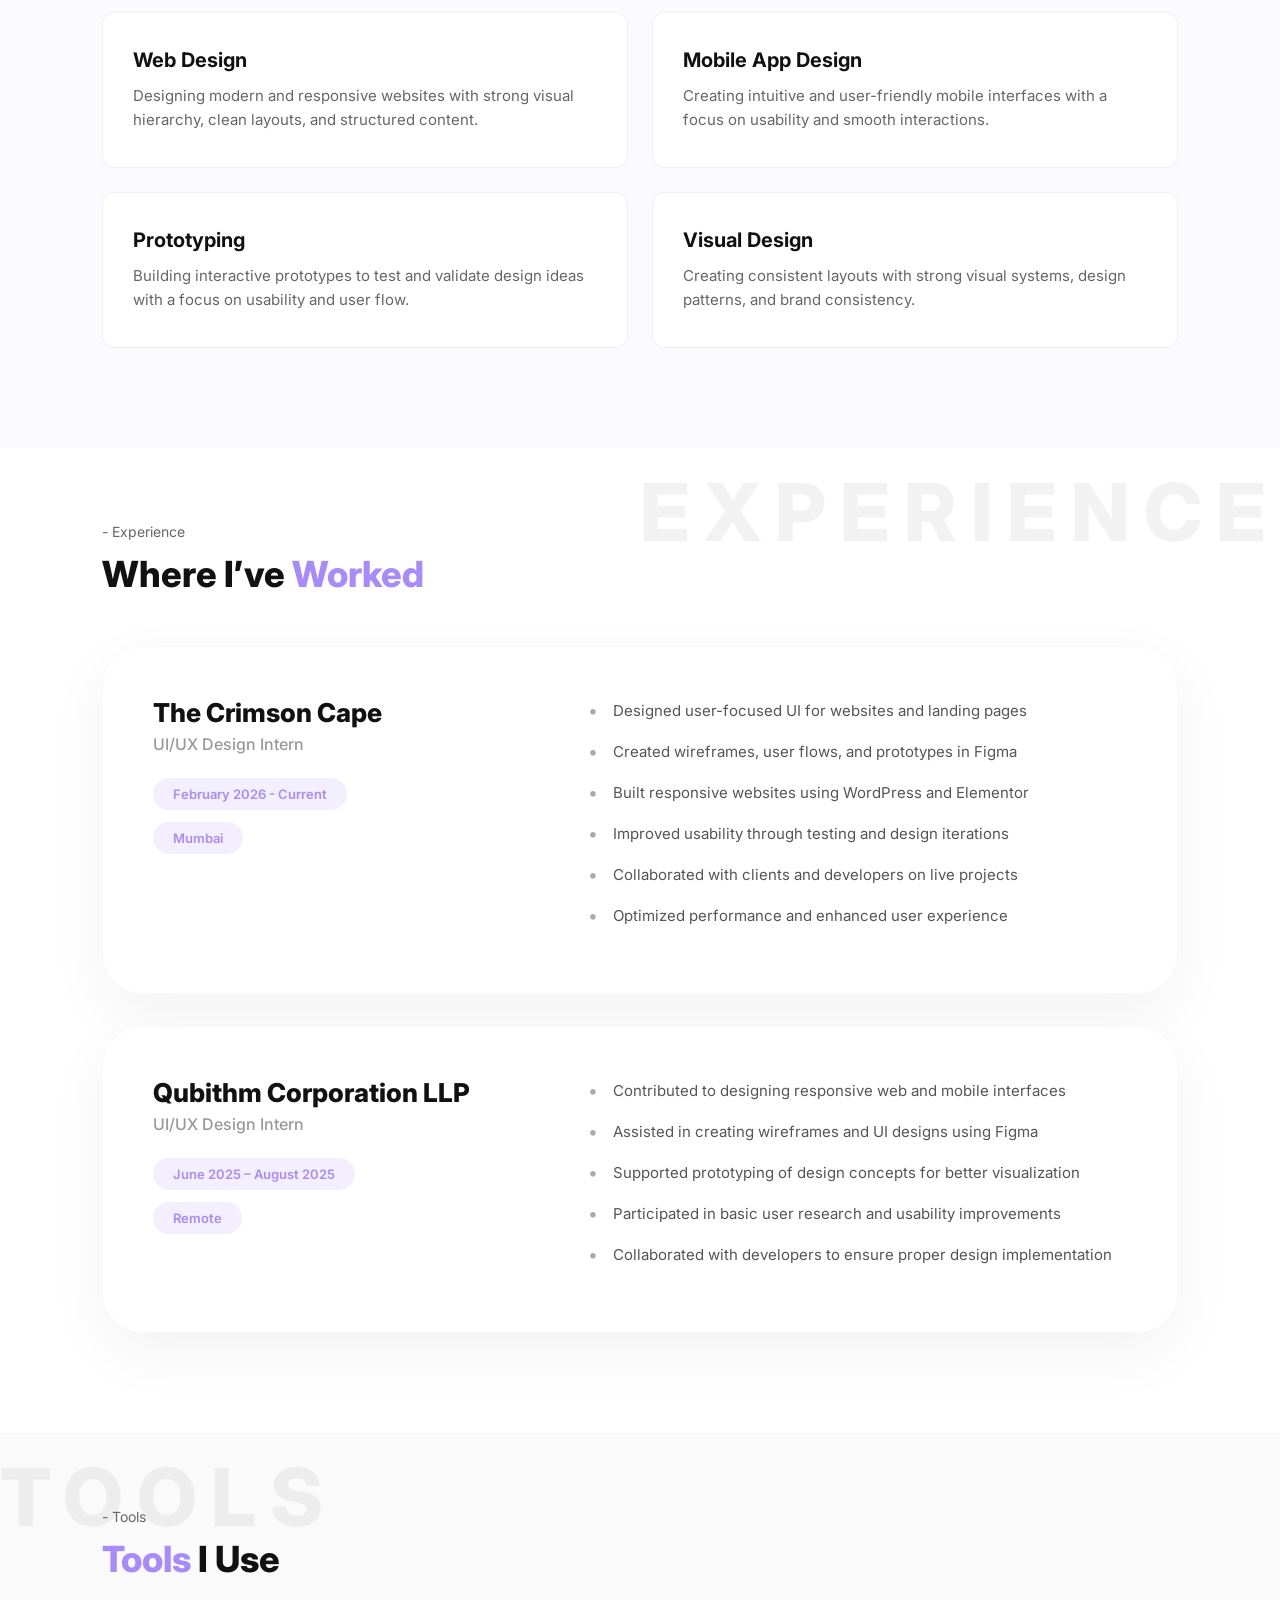
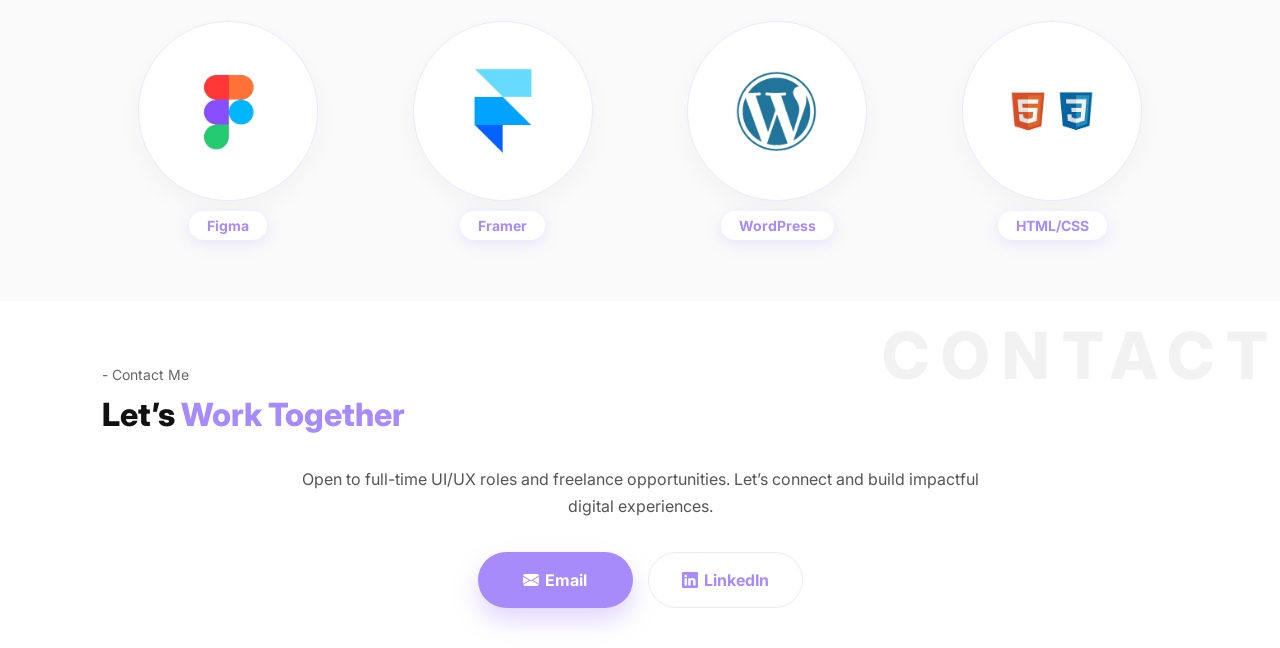
==== commit 4e507f94: "adding update on footer" ====
--- a/templates/about.html
+++ b/templates/about.html
@@ -8,6 +8,7 @@
 
     <link rel="stylesheet" href="../static/css/about.css?v=2" />
     <link rel="stylesheet" href="../static/css/navbar.css?v=2" />
+    <link rel="stylesheet" href="../static/css/footer.css?v=2" />
     <link href="https://fonts.googleapis.com/css2?family=Inter:wght@400;500;600;700;800&display=swap" rel="stylesheet">
 </head>
 
@@ -258,35 +259,28 @@
 
     </section>
 
-    <!-- CONTACT -->
+    <!-- CONTACT FOOTER -->
     <section class="contact" id="contact">
-
         <h1 class="contact-bg-text">CONTACT</h1>
-
-        <!-- ALIGN BLOCK -->
         <div class="contact-head">
-
             <p class="section-label">- Contact Me</p>
-
             <h2>Let’s <span>Work Together</span></h2>
-
-        </div>
-
+        </div>
         <p class="contact-desc">
-            Open to full-time UI/UX roles and freelance opportunities. Let’s connect and build impactful digital
-            experiences.
+            Open to full-time UI/UX roles and freelance opportunities. Let’s connect and build impactful digital experiences.
         </p>
-
         <div class="buttons center">
-            <a href="mailto:varsha.varma088@gmail.com" class="btn primary">✉ Email</a>
-            <a href="https://linkedin.com/in/varsha-varma-270745361/" class="btn outline"><svg
-                    xmlns="http://www.w3.org/2000/svg" width="16" height="16" fill="currentColor" viewBox="0 0 16 16"
-                    style="margin-right: 6px;">
-                    <path
-                        d="M0 1.146C0 .513.526 0 1.175 0h13.65C15.474 0 16 .513 16 1.146v13.708c0 .633-.526 1.146-1.175 1.146H1.175C.526 16 0 15.487 0 14.854V1.146zm4.943 12.248V6.169H2.542v7.225h2.401zm-1.2-8.212c.837 0 1.358-.554 1.358-1.248-.015-.709-.52-1.248-1.342-1.248-.822 0-1.359.54-1.359 1.248 0 .694.521 1.248 1.327 1.248h.016zm4.908 8.212V9.359c0-.216.016-.432.08-.586.173-.431.568-.878 1.232-.878.869 0 1.216.662 1.216 1.634v3.865h2.401V9.25c0-2.22-1.184-3.252-2.764-3.252-1.274 0-1.845.7-2.165 1.193v.025h-.016a5.54 5.54 0 0 1 .016-.025V6.169h-2.4c.03.678 0 7.225 0 7.225h2.4z" />
-                </svg> LinkedIn</a>
-        </div>
-
+            <a href="mailto:varsha.varma088@gmail.com" class="btn primary">
+                <svg xmlns="http://www.w3.org/2000/svg" width="16" height="16" fill="currentColor" viewBox="0 0 16 16" style="margin-right: 6px;">
+                    <path d="M.05 3.555A2 2 0 0 1 2 2h12a2 2 0 0 1 1.95 1.555L8 8.414.05 3.555ZM0 4.697v7.104l5.803-3.558L0 4.697ZM6.761 8.83l-6.57 4.027A2 2 0 0 0 2 14h12a2 2 0 0 0 1.808-1.144l-6.57-4.027L8 9.586l-1.239-.757Zm3.436-.586L16 11.801V4.697l-5.803 3.546Z"/>
+                </svg> Email
+            </a>
+            <a href="https://linkedin.com/in/varsha-varma-270745361/" class="btn outline">
+                <svg xmlns="http://www.w3.org/2000/svg" width="16" height="16" fill="currentColor" viewBox="0 0 16 16" style="margin-right: 6px;">
+                    <path d="M0 1.146C0 .513.526 0 1.175 0h13.65C15.474 0 16 .513 16 1.146v13.708c0 .633-.526 1.146-1.175 1.146H1.175C.526 16 0 15.487 0 14.854V1.146zm4.943 12.248V6.169H2.542v7.225h2.401zm-1.2-8.212c.837 0 1.358-.554 1.358-1.248-.015-.709-.52-1.248-1.342-1.248-.822 0-1.359.54-1.359 1.248 0 .694.521 1.248 1.327 1.248h.016zm4.908 8.212V9.359c0-.216.016-.432.08-.586.173-.431.568-.878 1.232-.878.869 0 1.216.662 1.216 1.634v3.865h2.401V9.25c0-2.22-1.184-3.252-2.764-3.252-1.274 0-1.845.7-2.165 1.193v.025h-.016a5.54 5.54 0 0 1 .016-.025V6.169h-2.4c.03.678 0 7.225 0 7.225h2.4z"/>
+                </svg> LinkedIn
+            </a>
+        </div>
     </section>
 
     <script src="../static/js/about.js"></script>
--- a/static/css/navbar.css
+++ b/static/css/navbar.css
@@ -33,7 +33,7 @@
 
 .navbar a:hover,
 .navbar a.active {
-  color: #a78bfa;
+  color: #a78bfa !important;
 }
 
 /* ==========================================================================
--- a/static/css/footer.css
+++ b/static/css/footer.css
@@ -0,0 +1,111 @@
+/* ==========================================================================
+   SHARED FOOTER (CONTACT SECTION) STYLES
+   ========================================================================== */
+
+.contact {
+  padding: 100px 8% 40px !important;
+  background: #ffffff;
+  position: relative;
+  text-align: left;
+  overflow: hidden;
+}
+
+.contact-bg-text {
+  position: absolute;
+  top: 15px;
+  right: 0;
+  font-size: 65px;
+  letter-spacing: 12px;
+  color: rgba(0, 0, 0, 0.05);
+  font-weight: 800;
+  pointer-events: none;
+  white-space: nowrap;
+}
+
+.contact-head {
+  max-width: 100%;
+  margin: 0;
+  text-align: left;
+  margin-top: -35px;
+  position: relative;
+  z-index: 2;
+}
+
+.contact-head .section-label {
+  margin-top: 0 !important;
+  margin-bottom: 12px;
+}
+
+.contact h2 {
+  font-size: 32px;
+  font-weight: 800;
+  color: #111;
+  margin-bottom: 32px;
+}
+
+.contact h2 span {
+  color: #a78bfa;
+}
+
+.contact-desc {
+  max-width: 720px;
+  margin: 20px auto 32px;
+  color: #555;
+  line-height: 1.7;
+  text-align: center;
+}
+
+.contact .buttons {
+  display: flex;
+  justify-content: center;
+  align-items: center;
+  gap: 15px;
+  margin-bottom: 0 !important;
+}
+
+.contact-links {
+  display: flex;
+  justify-content: center;
+  gap: 35px;
+  font-size: 14px;
+  color: #111;
+}
+
+.contact-links a {
+  text-decoration: none;
+  color: inherit;
+}
+
+/* ==========================================================================
+   RESPONSIVE FOOTER STYLES
+   ========================================================================== */
+
+@media (max-width: 900px) {
+  .contact {
+    padding: 60px 6% 20px !important;
+  }
+
+  .contact-bg-text {
+    font-size: 36px;
+    letter-spacing: 5px;
+    top: 10px;
+  }
+
+  .contact h2 {
+    font-size: 26px;
+  }
+
+  .contact-desc {
+    font-size: 15px;
+  }
+
+  .contact .buttons {
+    flex-wrap: wrap;
+    justify-content: center;
+  }
+  
+  .contact .btn svg {
+    width: 20px !important;
+    height: 20px !important;
+  }
+}
